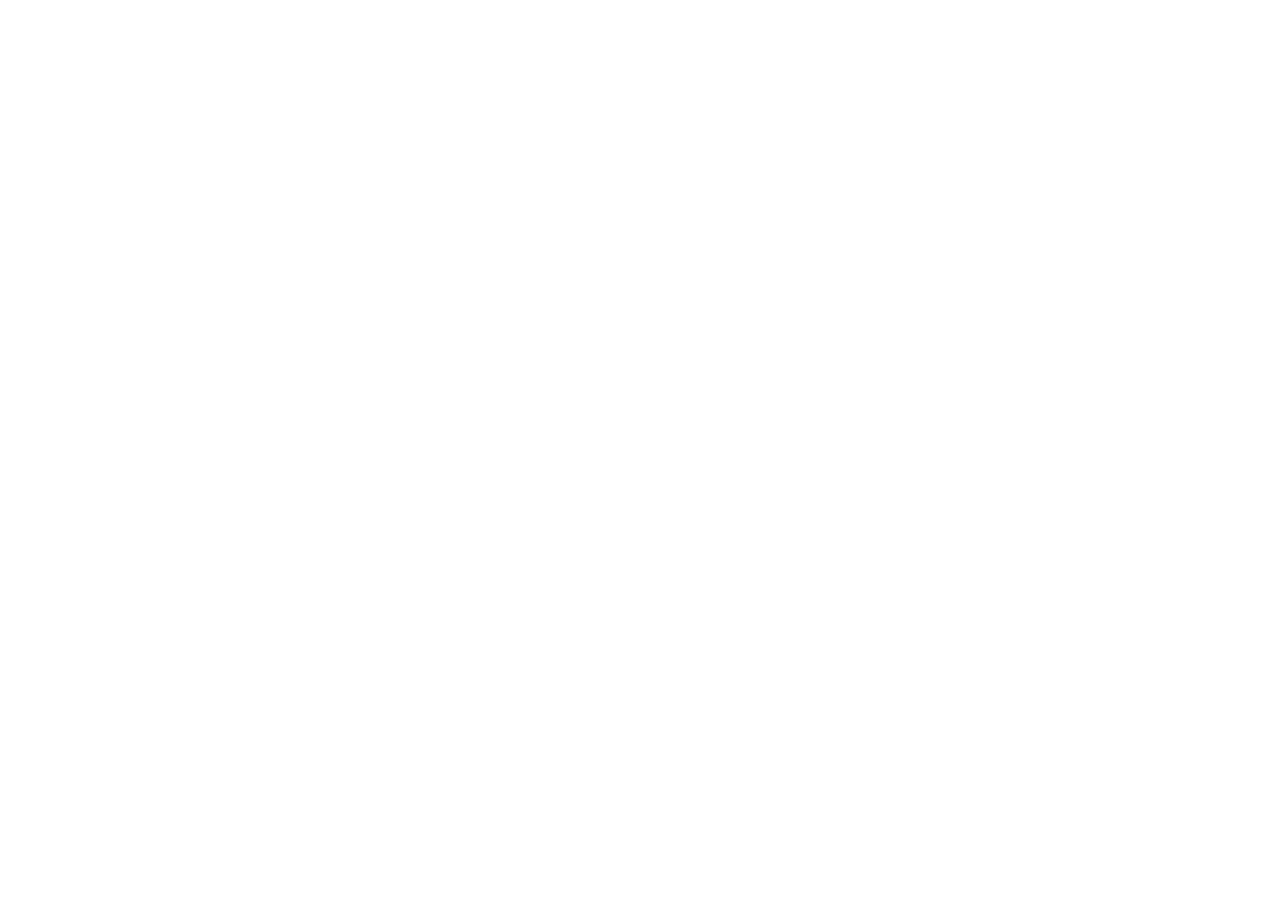
==== alicorn_pattern_library.html @ da7ea744 "Added pattern library page." ====
<!DOCTYPE html>
<html>
<head>
<!-- Latest compiled and minified CSS -->
<link rel="stylesheet" href="https://maxcdn.bootstrapcdn.com/bootstrap/3.3.7/css/bootstrap.min.css" integrity="sha384-BVYiiSIFeK1dGmJRAkycuHAHRg32OmUcww7on3RYdg4Va+PmSTsz/K68vbdEjh4u" crossorigin="anonymous">

<!-- Optional theme -->
<link rel="stylesheet" href="https://maxcdn.bootstrapcdn.com/bootstrap/3.3.7/css/bootstrap-theme.min.css" integrity="sha384-rHyoN1iRsVXV4nD0JutlnGaslCJuC7uwjduW9SVrLvRYooPp2bWYgmgJQIXwl/Sp" crossorigin="anonymous">

<!-- Latest compiled and minified JavaScript -->
<script src="https://maxcdn.bootstrapcdn.com/bootstrap/3.3.7/js/bootstrap.min.js" integrity="sha384-Tc5IQib027qvyjSMfHjOMaLkfuWVxZxUPnCJA7l2mCWNIpG9mGCD8wGNIcPD7Txa" crossorigin="anonymous"></script>

	<title>Alicorn Pattern Library</title>
</head>
<body>

</body>
</html>
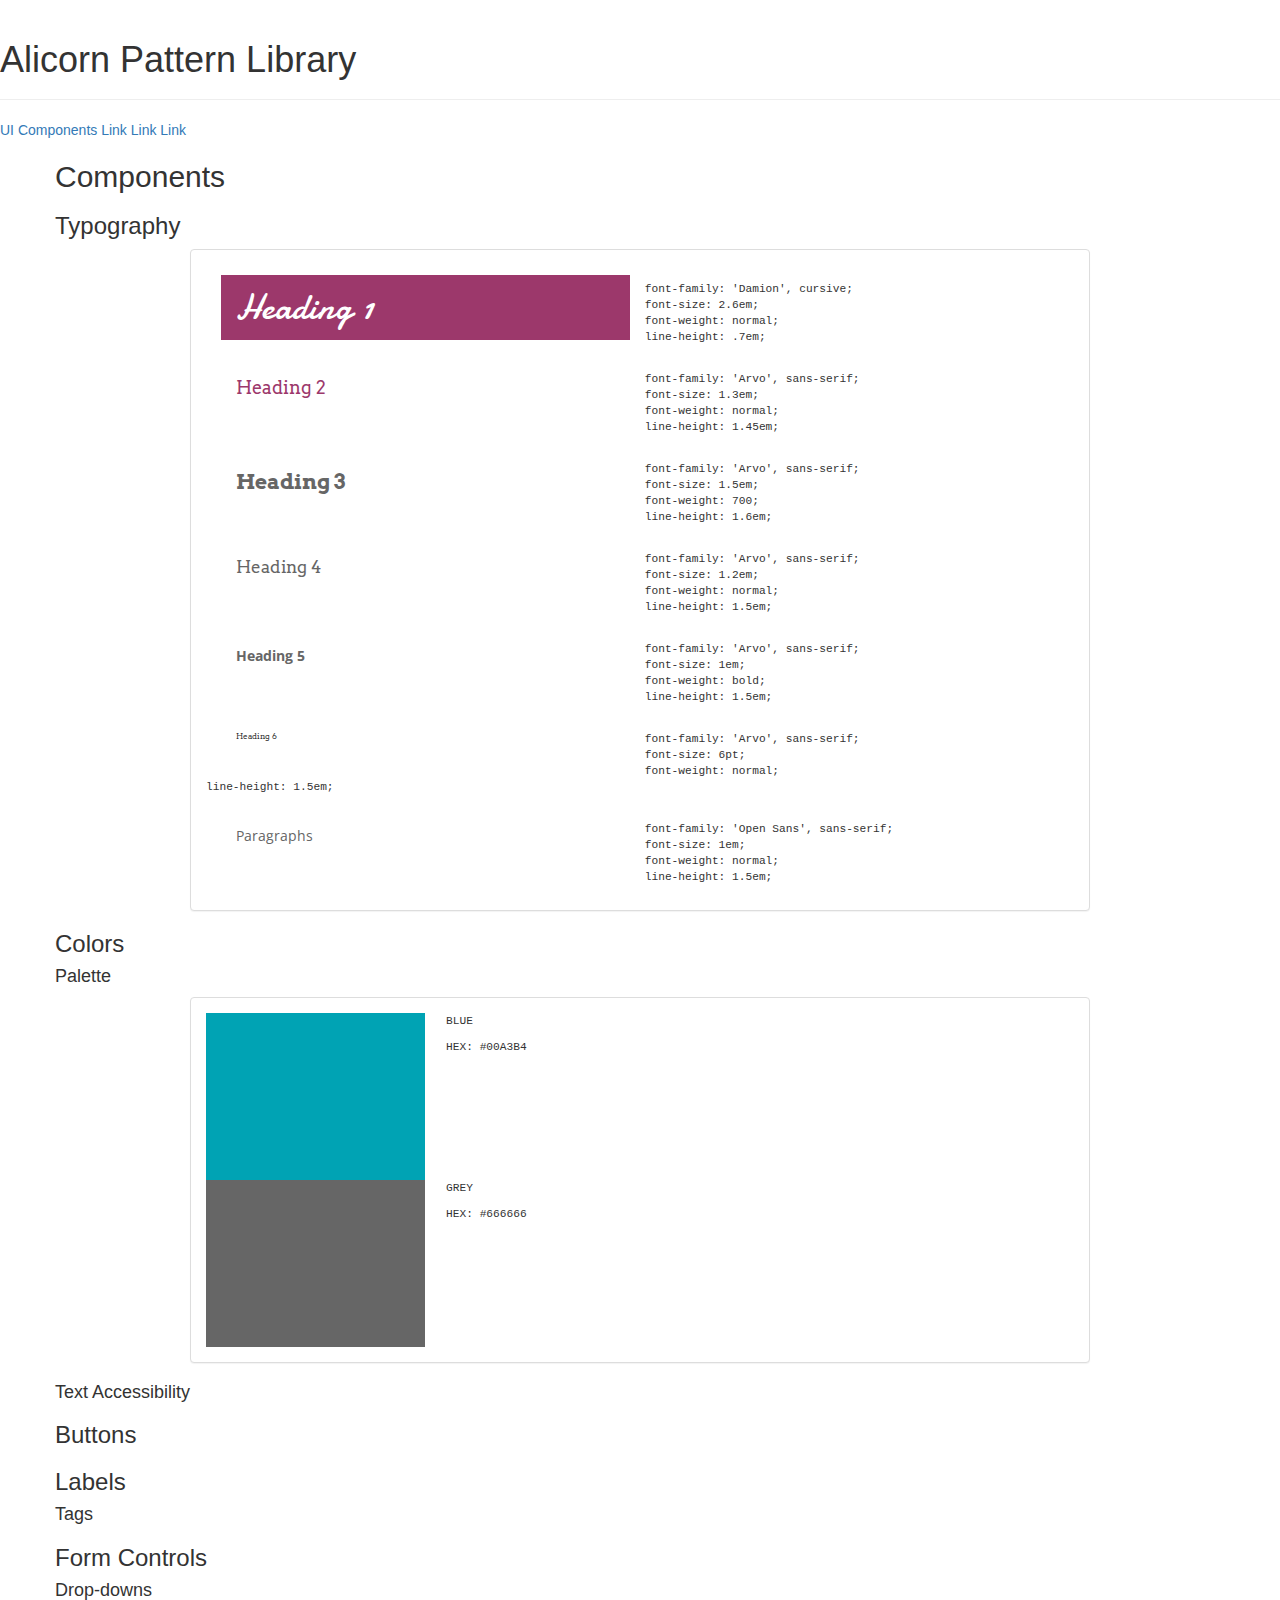
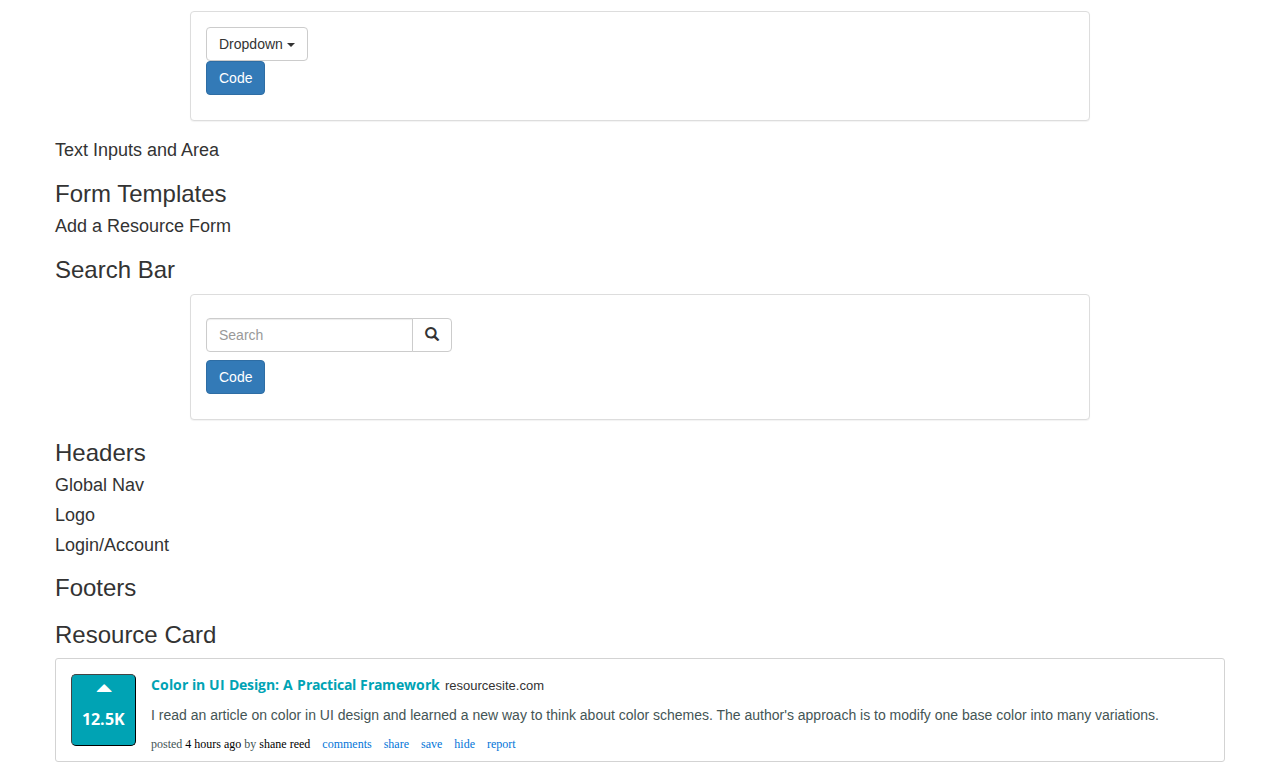
==== commit fc168ef5: "Added Javascript file for code-syntax highlighting and made style changes" ====
--- a/alicorn_pattern_library.html
+++ b/alicorn_pattern_library.html
@@ -1,18 +1,418 @@
 <!DOCTYPE html>
 <html>
 <head>
+<link rel="stylesheet" type="text/css" href="css/normalize.css">
+  <link rel="stylesheet" type="text/css" href="css/alicorn_styles.css">
+  <link rel="stylesheet" type="text/css" href="css/alicorn_pl.css"> 
+
+  <link href="https://fonts.googleapis.com/css?family=Arvo:400,400i,700|Lato:400,700|Montserrat:400,400i,500,600,700|Open+Sans:400,600|Roboto:400,500,700" rel="stylesheet">
+  <link href="https://fonts.googleapis.com/css?family=Damion" rel="stylesheet">
 <!-- Latest compiled and minified CSS -->
 <link rel="stylesheet" href="https://maxcdn.bootstrapcdn.com/bootstrap/3.3.7/css/bootstrap.min.css" integrity="sha384-BVYiiSIFeK1dGmJRAkycuHAHRg32OmUcww7on3RYdg4Va+PmSTsz/K68vbdEjh4u" crossorigin="anonymous">
 
-<!-- Optional theme -->
-<link rel="stylesheet" href="https://maxcdn.bootstrapcdn.com/bootstrap/3.3.7/css/bootstrap-theme.min.css" integrity="sha384-rHyoN1iRsVXV4nD0JutlnGaslCJuC7uwjduW9SVrLvRYooPp2bWYgmgJQIXwl/Sp" crossorigin="anonymous">
+
+
+
+<script src="https://ajax.googleapis.com/ajax/libs/jquery/3.2.0/jquery.min.js"></script>
+
+<link rel="stylesheet" href="js/styles/github-gist.css">
+<script src="js/highlight.pack.js"></script>
+<script>hljs.initHighlightingOnLoad();</script>
 
 <!-- Latest compiled and minified JavaScript -->
 <script src="https://maxcdn.bootstrapcdn.com/bootstrap/3.3.7/js/bootstrap.min.js" integrity="sha384-Tc5IQib027qvyjSMfHjOMaLkfuWVxZxUPnCJA7l2mCWNIpG9mGCD8wGNIcPD7Txa" crossorigin="anonymous"></script>
+
+
+
 
 	<title>Alicorn Pattern Library</title>
 </head>
 <body>
-
+<div class="page-header">
+  <h1>Alicorn Pattern Library</h1>
+</div>
+<!-- <nav class="nav">
+  <a class="nav-link active" href="#">Link</a>
+  <a class="nav-link" href="#">Link</a>
+  <a class="nav-link" href="#">Link</a>
+  <a class="nav-link" href="#">Link</a>
+</nav> -->
+
+
+<div class="nav d-flex flex-column"> <!-- sidenav -->
+<div class="">
+<a class="nav-link active" href="#">UI Components</a>
+  <a class="nav-link" href="#">Link</a>
+  <a class="nav-link" href="#">Link</a>
+  <a class="nav-link" href="#">Link</a>
+</div>
+</div>
+
+<div class="wrapper container">
+<div class="row">
+<div class="col"> <!-- content -->
+	<h2>Components</h2>
+	<h3>Typography</h3>
+	
+	<div class="panel panel-default container" style="width: 900px;">
+
+<!-- Panel Body Container -->
+  		<div class="panel-body container">
+<!-- Parent Row -->
+	  		<div class="row">
+<!-- Parent Column -->
+		  		<div class="col-md-9">
+
+<!-- Child Row -->
+			  		<div class="row d-flex justify-content-start align-items-start">	
+<!-- 1st Child Column -->
+				  		<div class="col-sm-6">			
+							<p class="al-h1">Heading 1</p>
+<!-- /1st Child Column -->			</div> 
+
+<!-- 2nd Child Column -->	
+						<div class="col-sm">
+							<p class="al-co">					
+								<br>font-family: 'Damion', cursive;
+								<br>font-size: 2.6em;
+								<br>font-weight: normal;
+								<br>line-height: .7em;
+							</p>
+<!-- /2nd Child Column--> </div>
+
+<!-- /Child Row -->		</div> 
+
+<!-- Child Row -->
+					<div class="row d-flex justify-content-start align-items-start">	
+
+<!-- 1st Child Column -->	
+						<div class="col-sm-6">
+							<p class="al-h2">Heading 2</p>
+						</div> <!-- /col -->
+
+<!-- 2nd Child Column -->						
+						<div class="col-sm">
+							<p class="al-co">
+							<br>font-family: 'Arvo', sans-serif;
+							<br>font-size: 1.3em;
+							<br>font-weight: normal;
+							<br>line-height: 1.45em;
+							</p>
+						</div> <!-- /col -->
+					</div><!--  row -->
+
+
+<!-- Child Row -->
+					<div class="row d-flex justify-content-start align-items-start">	
+<!-- 1st Child Column -->						
+						<div class="col-sm-6">
+							<p class="al-h3">Heading 3</p>
+						</div> <!-- /col -->
+
+<!-- 2nd Child Column -->
+						<div class="col-sm">
+							<p class="al-co">
+							<br>font-family: 'Arvo', sans-serif;
+							<br>font-size: 1.5em;
+							<br>font-weight: 700;
+							<br>line-height: 1.6em;
+							</p>
+						</div> <!-- /col -->
+					</div><!--  row -->
+
+	<!-- Child Row -->
+				
+
+					<div class="row d-flex justify-content-start align-items-start">	
+						<div class="col-sm-6">
+							<p class="al-h4">Heading 4</p>
+						</div> <!-- /col -->
+						<div class="col-sm">
+							<p class="al-co">
+							<br>font-family: 'Arvo', sans-serif;
+							<br>font-size: 1.2em;
+							<br>font-weight: normal;
+							<br>line-height: 1.5em;
+							</p>
+						</div> <!-- /col -->
+					</div><!--  row -->
+
+					<div class="row d-flex justify-content-start align-items-start">	
+						<div class="col-sm-6">
+							<p class="al-h5">Heading 5</p>
+						</div> <!-- /col -->
+						<div class="col-sm">
+							<p class="al-co">
+							<br>font-family: 'Arvo', sans-serif;
+							<br>font-size: 1em;
+							<br>font-weight: bold;
+							<br>line-height: 1.5em;
+							</p>
+						</div> <!-- /col -->
+					</div><!--  row -->
+
+					<div class="row d-flex justify-content-start align-items-start">	
+						<div class="col-sm-6">
+							<p class="al-h6">Heading 6</p>
+						</div> <!-- /col -->
+						<div class="col-sm">
+							<p class="al-co">
+							<br>font-family: 'Arvo', sans-serif;
+							<br>font-size: 6pt;
+							<br>font-weight: normal;
+							<br>line-height: 1.5em;
+							</p>
+						</div> <!-- /col -->
+					</div><!--  row -->
+
+					<div class="row d-flex justify-content-start align-items-start">	
+						<div class="col-sm-6">
+							<p class="al-p">Paragraphs</p>
+						</div> <!-- /col -->
+						<div class="col-sm">
+							<p class="al-co">
+							<br>font-family: 'Open Sans', sans-serif;
+							<br>font-size: 1em;
+							<br>font-weight: normal;
+							<br>line-height: 1.5em;
+							</p>
+						</div> <!-- /col -->
+					</div><!--  row -->
+
+				</div> <!-- /col-9 -->
+			</div> <!--  row -->
+				
+		</div> <!-- /panel body -->
+		</div> <!-- /panel -->
+	
+<h3>Colors</h3>
+<h4>Palette</h4>
+<div class="panel panel-default container" style="width: 900px;">
+
+<!-- Panel Body Container -->
+  		<div class="panel-body container">
+<!-- Parent Row -->
+	  		<div class="row d-flex">
+<!-- Parent Column -->
+		  		<div class="col-md-9">
+		  		<div class="row d-flex justify-content-start align-items-start">
+
+		  				
+		  					<div class="col-md-3 al-color al-color-blue d-block">
+		  					</div> <!-- color-block -->
+
+				  			<div class="col-sm">
+				  			<p class="al-co">BLUE</p>
+				  			<p class="al-co">HEX: #00A3B4</p>
+</div>
+ 						
+</div>
+<div class="row d-flex justify-content-start align-items-start">
+ 						
+		  					<div class="col-md-3 al-color al-color-grey d-block">
+		  					</div> <!-- color-block -->
+		  					<div class="col-sm">
+				  			<p class="al-co">GREY</p>
+				  			<p class="al-co">HEX: #666666</p>
+		  				</div>
+				  </div>
+				</div>
+		  		
+		  
+
+ 				</div> <!-- column -->
+ 				</div> <!-- row -->
+ 			
+ 		</div> <!-- body container -->
+ </div> <!-- panel container -->
+
+
+
+<h4>Text Accessibility</h4>
+<h3>Buttons</h3>
+<h3>Labels</h3>
+<h4>Tags</h4>
+<h3>Form Controls</h3>
+<h4>Drop-downs</h4>
+
+<div class="panel panel-default container" style="width: 900px;">
+
+<!-- Panel Body Container -->
+  		<div class="panel-body container">
+<!-- Parent Row -->
+	  		<div class="row d-flex">
+<!-- Parent Column -->
+		  		<div class="col-md-9">
+
+		  		<div class="row">
+		  		<div class="col">
+
+  <button class="btn btn-default dropdown-toggle my-4" type="button" id="dropdownMenu1" data-toggle="dropdown" aria-haspopup="true" aria-expanded="true">
+    Dropdown
+    <span class="caret"></span>
+  </button>
+  <ul class="dropdown-menu" aria-labelledby="dropdownMenu1">
+    <li><a href="#">Action</a></li>
+    <li><a href="#">Another action</a></li>
+    <li><a href="#">Something else here</a></li>
+    <li role="separator" class="divider"></li>
+    <li><a href="#">Separated link</a></li>
+  </ul>
+</div>
+</div>
+
+<div class="row d-flex">
+		  		<div class="col">
+  <p class="p-3">
+
+  <button class="btn btn-primary" type="button" data-toggle="collapse" data-target="#searchbarCode" aria-expanded="false" aria-controls="">
+    Code
+  </button>
+
+</p>
+
+<div class="collapse" id="searchbarCode">
+	<div class="codeSample">
+  		<pre class="pre-scrollable"><code class="html">
+
+&lt;form class="navbar-form search-field" role="search" method="get" action="search_results.html"&gt;
+	&lt;div class="input-group"&gt;
+ 		&lt;input type="text" class="form-control" placeholder="Search" name="srch-term" id="srch-term"&gt;
+  	&lt;div class="input-group-btn"&gt;
+    	&lt;button type="submit" class="btn btn-default"&gt;
+      		&lt;i class="glyphicon glyphicon-search"&gt; &lt;/i&gt;
+   		&lt;/button&gt;
+ 	&lt;/div&gt; 
+	&lt;/div&gt; 
+&lt;/form&gt;
+
+  		</code></pre>
+</div> <!--code sample-->
+
+						</div> <!--col-->
+						</div> <!-- row -->
+
+						</div> <!-- parent col -->
+</div> <!-- parent row -->
+</div> <!-- panel body -->
+
+</div> <!-- panel container -->
+</div>
+
+<h4>Text Inputs and Area</h4>
+
+<h3>Form Templates</h3>
+<h4>Add a Resource Form</h4>
+
+
+<h3>Search Bar</h3>
+
+<div class="panel panel-default container" style="width: 900px;">
+
+<!-- Panel Body Container -->
+  		<div class="panel-body container">
+<!-- Parent Row -->
+	  		<div class="row d-flex">
+<!-- Parent Column -->
+		  		<div class="col-md-9">
+
+		  		<div class="row">
+		  		<div class="col">
+						<form class="navbar-form search-field" role="search" method="get" action="search_results.html" style="padding: 0;">
+							<div class="input-group">
+								<input type="text" class="form-control" placeholder="Search" name="srch-term" id="srch-term">
+								<div class="input-group-btn">
+						    	<button type="submit" class="btn btn-default">
+						      	<i class="glyphicon glyphicon-search"></i>
+						      </button>
+						     </div> <!-- /input-group-btn -->
+						   </div> <!-- /input-group -->
+						 </form>
+						</div> <!--col-->
+						</div> <!-- row -->
+
+<div class="row d-flex">
+		  		<div class="col">
+  <p class="p-3">
+
+  <button class="btn btn-primary" type="button" data-toggle="collapse" data-target="#searchbarCode" aria-expanded="false" aria-controls="">
+    Code
+  </button>
+
+</p>
+
+
+<div class="collapse" id="searchbarCode">
+	<div class="codeSample">
+  		<pre class="pre-scrollable"><code class="html">
+
+&lt;form class="navbar-form search-field" role="search" method="get" action="search_results.html"&gt;
+	&lt;div class="input-group"&gt;
+ 		&lt;input type="text" class="form-control" placeholder="Search" name="srch-term" id="srch-term"&gt;
+  	&lt;div class="input-group-btn"&gt;
+    	&lt;button type="submit" class="btn btn-default"&gt;
+      		&lt;i class="glyphicon glyphicon-search"&gt; &lt;/i&gt;
+   		&lt;/button&gt;
+ 	&lt;/div&gt; 
+	&lt;/div&gt; 
+&lt;/form&gt;
+
+  		</code></pre>
+</div> <!--code sample-->
+</div> <!--collapse-->
+
+	</div> <!--col-->
+	</div> <!-- row -->
+
+</div> <!-- parent col -->
+</div> <!-- parent row -->
+</div> <!-- panel body -->
+
+</div> <!-- panel container -->
+
+<h3>Headers</h3>
+<h4>Global Nav</h4>
+<h4>Logo</h4>
+<h4>Login/Account</h4>
+<h3>Footers</h3>
+<h3> Resource Card</h3>
+
+
+   
+ <div class="card">
+    <div class="card-block">
+      <div class="vote-column">
+        <button type="button" class="btn-ali">
+          <span class="glyphicon glyphicon-triangle-top" aria-hidden="true"></span> 
+          <p class="vote-count">12.5K</p>
+        </button>
+      </div> <!-- /vote-column -->
+      <div class= "card-content">
+        <div class="title-row">
+          <h4 class="card-title">
+          <a href="https://medium.com/@erikdkennedy/color-in-ui-design-a-practical-framework-e18cacd97f9e#.q0bkp9mhl">Color in UI Design: A Practical Framework</a> 
+          </h4>
+          <p class="url-label">resourcesite.com</p>
+        </div> <!-- /title-row -->
+
+        <p class="card-text">I read an article on color in UI design and learned a new way to think about color schemes. The author's approach is to modify one base color into many variations.
+        </p>
+        <div class="bottom-row">
+          <p class="card-subtitle">posted 
+            <a href=""> 4 hours ago</a> by 
+            <a href="">shane reed</a>
+          </p>
+          <a href="#" class="card-link">comments</a>
+          <a href="#" class="card-link">share</a>
+          <a href="#" class="card-link">save</a>
+          <a href="#" class="card-link">hide</a>
+          <a href="#" class="card-link">report</a>    
+        </div> <!-- /bottom-row -->
+      </div> <!-- /card-content-->
+    </div> <!-- /card-block -->
+  </div> <!-- /card -->
+</div> <!-- col -->
+</div> <!-- row -->
+</div> <!-- wrapper -->
 </body>
 </html>--- a/css/alicorn_styles.css
+++ b/css/alicorn_styles.css
@@ -0,0 +1,268 @@
+.h1-center {
+	font-family: 'Arvo', sans serif;
+	font-size: 3.5rem;
+  font-weight: 700;
+	padding: 15px 0 0 10px;
+	margin-top: 25px;
+  color: white;
+  text-decoration: none;
+}
+
+header {
+  float: left;
+  margin: 0 0 0 0;
+  padding: 5px 0 0 0;
+  width: 100%;
+  background-color: #9c386b;
+  /*background-color: #87305d;*/
+}
+
+
+h2 {
+  font-size:0.75em;
+  margin:-5px 0 0;
+  font-weight: normal;
+}
+
+#wrapper {
+  margin-top: -20px;
+}
+/*p {
+  color: dimgrey;
+}*/
+
+/*NAVIGATION*/
+
+.navbar {
+  width: 100%;
+  display: flex;
+  flex-flow: row nowrap;
+  justify-content: flex-start;
+  align-items: center;
+  background-color: #f7f7f7;
+  padding: 0 0 0 5px;
+  margin: 0;
+}
+
+
+.nav-item {
+
+  padding: 10px;
+ /* text-align: center;*/
+  font-family: 'Open Sans', sans-serif;
+  font-weight: 800;
+  text-decoration: none;
+}
+
+
+/*.search-field {
+  width: 100%;
+  margin-right: auto;
+  display: flex;
+  flex-flow: row nowrap;
+  justify-content: flex-end;
+
+  
+}*/
+
+/*.sf-space {
+  display: flex;
+
+
+}
+
+.f-space {
+   padding: 10px 20px 10px 10px;
+}*/
+/*
+input {
+  height: 35px;
+
+}*/
+/*
+@import "compass/css3";
+
+.pointer { cursor: pointer; }*/
+
+
+
+
+
+/*button {
+
+  font-size: 16px;
+  font-family: 'Arvo', sans serif;
+  line-height: 1.8;
+  width: 100px;
+  height: 100%;
+  box-shadow: none;
+  border-width: 1px;
+  border-radius: 5px;
+  color: white;
+
+}*/
+
+/*CARD*/
+
+/*.card{
+  margin-left: 20px;
+
+}*/
+
+
+.card-block {
+  border-width: 1px;
+  border-style: solid;
+  padding: 15px;
+  border-color: lightgrey;
+  border-radius: 3px;
+  display: flex;
+  align-items: stretch;
+}
+
+.vote-column {
+  /*margin: -9px 0 0 0;*/
+  /*padding: 0 0 10 0;*/
+  text-decoration: none;
+  display:flex;
+  flex-direction: column;
+  flex-shrink: 1;
+  margin-right: 15px;
+
+/*  justify-content: space-between;
+*/  /*align-items: flex-start;*/
+}
+
+
+.btn-ali {
+  color: #FFFFFF; 
+  background-color: #00A3B4;
+  font-size: 16px;
+  font-family: 'Arvo', sans serif;
+  line-height: 1.8;
+  width: 65px;
+  height: 100%;
+  border-color: #444444; 
+  border-width: 1px;
+  border-radius: 5px;
+  box-shadow: none;
+
+}
+
+.btn-ali-alt {
+  color: #000000; 
+  background-color: #e3e3e3; 
+  font-size: 16px;
+  font-family: 'Arvo', sans serif;
+  line-height: 1.8;
+  width: 65px;
+  height: 100%;
+  border-color: #444444; 
+  border-width: 1px;
+  border-radius: 5px;
+  box-shadow: none;
+}
+
+
+.glyphicon-triangle-top {
+  color: white; 
+}
+
+.glyph-alt {
+  color: #00A3B4; 
+}
+
+
+.vote-count {
+  font-family: 'Open Sans', sans serif;
+  /*display: block;*/
+  font-size: 1em;
+  color: #white;
+  font-weight: bold;
+}
+
+
+/*i.fa {
+    color: darkgrey;
+}
+            
+
+i.fa.pressed {
+    color: mediumorchid;
+}*/
+
+.card-content {
+
+  display: flex;
+  flex-direction: column;
+}
+
+.title-row {
+  display: flex;
+  align-items: flex-end;
+}
+.url-label {
+  font-family: ;
+  font-size: 13px;
+  padding-left: 5px;
+}
+
+.card-title {
+
+  font-family: 'Open Sans', sans serif;
+  /*display: block;*/
+  font-size: 1em;
+  color: #00a3b4;
+  font-weight: bold;
+  line-height: 1.5em;
+  margin: 0 0 10px 0;
+}
+
+.card-title a {
+
+  color: #00a3b4;
+  text-decoration: none;
+}
+
+
+p.card-text {
+  line-height: 1.5;
+  font-size: 14px;
+  color: #445555;
+  margin: 0 0 10px 0;
+}
+
+.bottom-row {
+  display: flex;
+  justify-content: flex-start;
+  align-items: flex-end;
+  
+}
+.card-subtitle {
+  font-family: 'Verdana', sans serif;
+  margin: 0 0 -10px 0;
+  font-size: 12px;
+  color: #445555;
+  padding: 0 12px 0 0;
+}
+.card-subtitle a {
+
+  color: black;
+  
+}
+
+/*.card-links-row {
+
+  display: flex;
+  justify-content: flex-start;
+}*/
+.card-link {
+  color:#0275d8;
+  text-decoration: none;
+  margin: 0 0 -10px 0;
+  padding: 0 12px 0 0;
+  font-size: 12px;
+  font-family: 'Verdana', sans serif;
+  /*margin-left: 15px;*/
+
+}
--- a/css/alicorn_pl.css
+++ b/css/alicorn_pl.css
@@ -0,0 +1,100 @@
+.al-h1	{
+	font-family: 'Damion', cursive;
+	font-size: 2.6em;
+	font-weight: normal;
+	line-height: .7em;
+	margin-top: 10px;
+	padding: 20px 0 20px 15px;
+	color: #fff;
+	background-color: #9c386b;
+	margin-bottom: 10px;
+	text-align:left;
+	letter-spacing: .01em;
+	}
+
+	.al-h2	{
+	font-family: 'Arvo', sans-serif;
+	font-size: 1.3em;
+	font-weight: normal;
+	line-height: 1.45em;
+	
+	padding: 20px 0 20px 15px;
+	
+	text-align:left;
+	color: #9c386b;
+	}
+
+	.al-co {
+		font-family: 'Lucida Console', Monaco, monospace;
+		font-size: .80em;	
+
+	}
+
+	.al-h3 {
+	font-family: 'Arvo', sans-serif;
+	color: #666;
+	font-size: 1.5em;
+	line-height: 1.6em;
+	font-weight: 700;
+	text-align:left;
+	padding: 20px 0 20px 15px;
+
+	}
+
+	.al-h4 {
+	font-family: 'Arvo', sans-serif;
+	color: #666;
+	font-size: 1.2em;
+	font-weight: normal;
+	line-height: 1.5em;
+	text-align:left;
+	padding: 20px 0 20px 15px;
+
+	}
+
+	.al-h5 {
+	font-family: 'Open Sans', sans-serif;
+	color: #666;
+	font-size: 1em;
+	font-weight: bold;
+	line-height: 1.5em;
+	text-align:left;
+	padding: 20px 0 20px 15px;
+
+	}
+
+	.al-h6 {
+	font-family: 'Arvo', sans-serif;
+	color: #333;
+	font-size: 6pt;
+	font-weight: normal;
+	line-height: 1.5em;
+	margin-top: -5px;
+	text-align:left;
+	padding: 20px 0 20px 15px;
+
+	}
+
+	.al-p, .al-li	{
+	font-family: 'Open Sans', sans-serif;
+	color: #666;
+	font-size: 1em;
+	font-weight: normal;
+	line-height: 1.5em;
+	text-align:left;
+	padding: 20px 0 20px 15px;
+	}
+
+	.al-color {
+        
+        margin-right: 2.35765%;
+        width: 23.23176%;
+        margin-bottom: 0;
+        padding-bottom: 19%; }
+	
+	.al-color-blue {
+  		background-color: #00A3B4; 
+}
+
+	.al-color-grey {
+  		background-color: #666666; }--- a/js/styles/github-gist.css
+++ b/js/styles/github-gist.css
@@ -0,0 +1,71 @@
+/**
+ * GitHub Gist Theme
+ * Author : Louis Barranqueiro - https://github.com/LouisBarranqueiro
+ */
+
+.hljs {
+  display: block;
+  background: white;
+  padding: 0.5em;
+  color: #333333;
+  overflow-x: auto;
+}
+
+.hljs-comment,
+.hljs-meta {
+  color: #969896;
+}
+
+.hljs-string,
+.hljs-variable,
+.hljs-template-variable,
+.hljs-strong,
+.hljs-emphasis,
+.hljs-quote {
+  color: #df5000;
+}
+
+.hljs-keyword,
+.hljs-selector-tag,
+.hljs-type {
+  color: #a71d5d;
+}
+
+.hljs-literal,
+.hljs-symbol,
+.hljs-bullet,
+.hljs-attribute {
+  color: #0086b3;
+}
+
+.hljs-section,
+.hljs-name {
+  color: #63a35c;
+}
+
+.hljs-tag {
+  color: #333333;
+}
+
+.hljs-title,
+.hljs-attr,
+.hljs-selector-id,
+.hljs-selector-class,
+.hljs-selector-attr,
+.hljs-selector-pseudo {
+  color: #795da3;
+}
+
+.hljs-addition {
+  color: #55a532;
+  background-color: #eaffea;
+}
+
+.hljs-deletion {
+  color: #bd2c00;
+  background-color: #ffecec;
+}
+
+.hljs-link {
+  text-decoration: underline;
+}
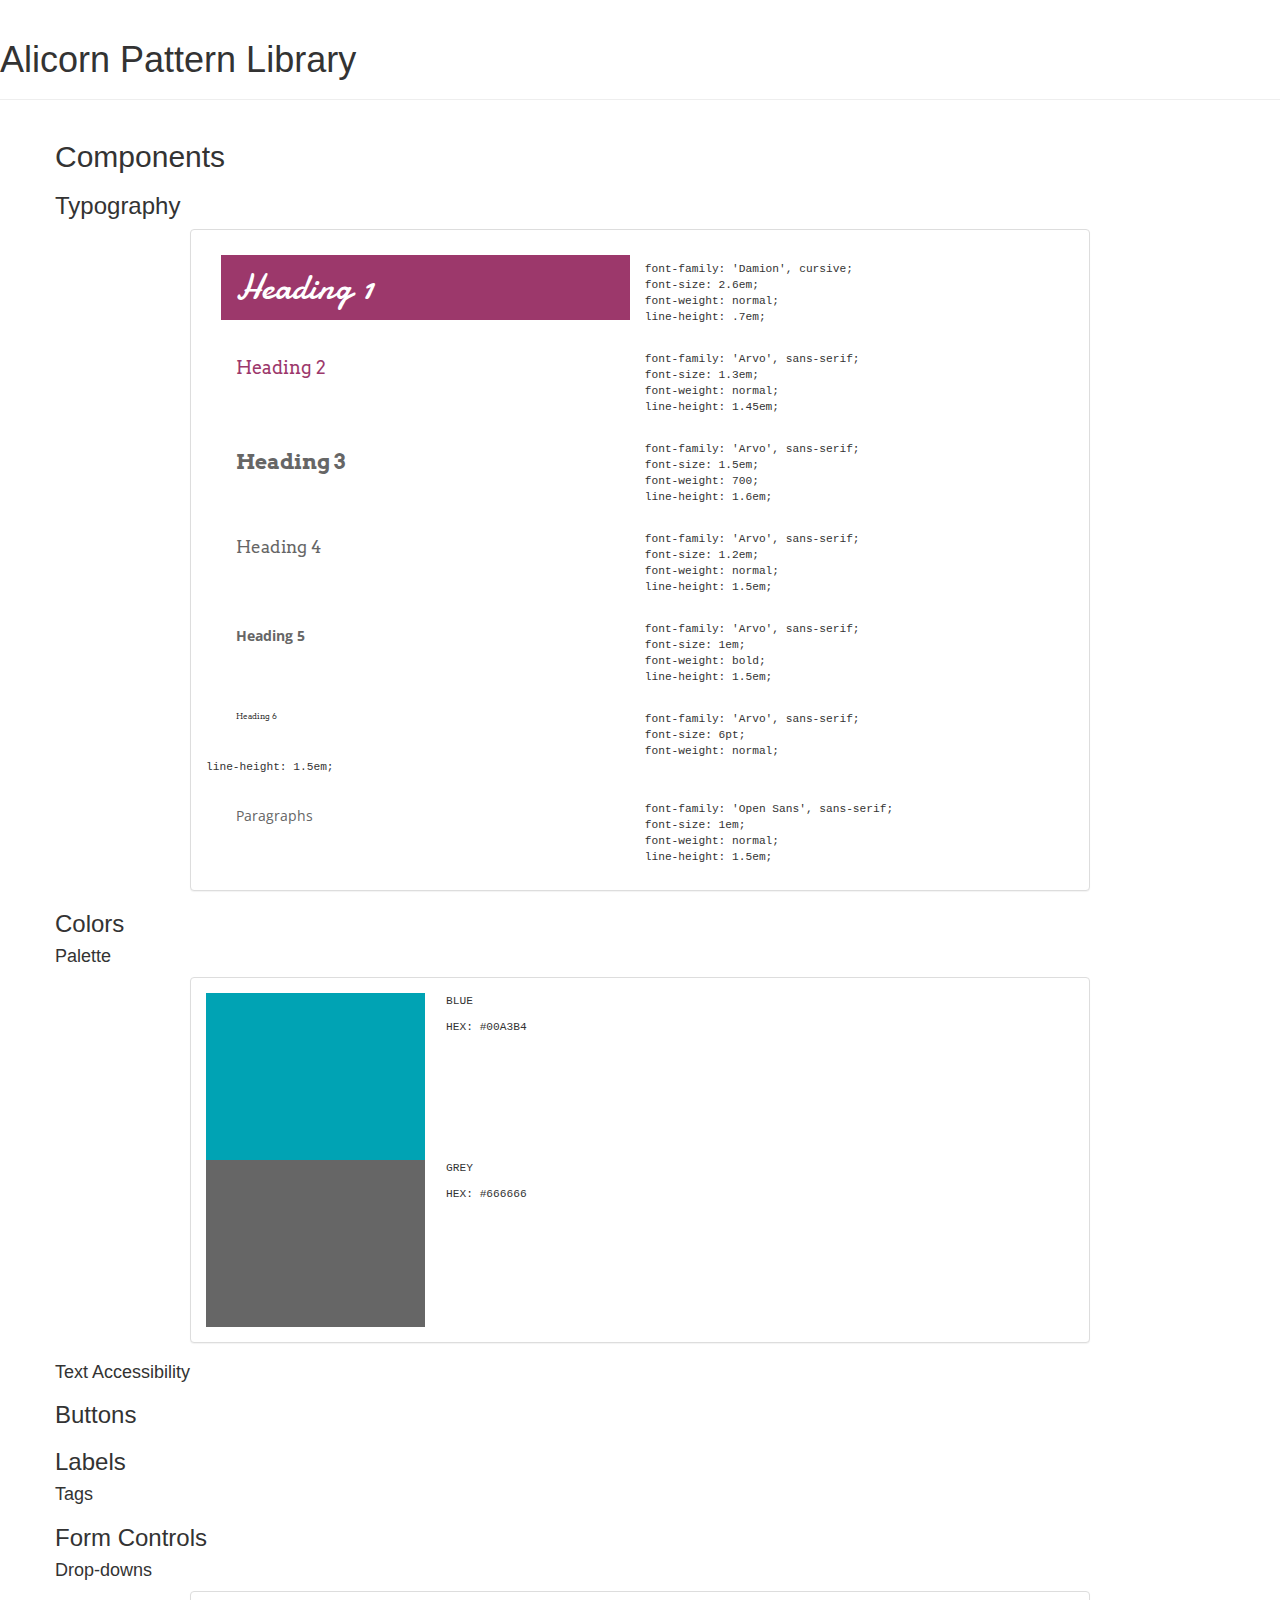
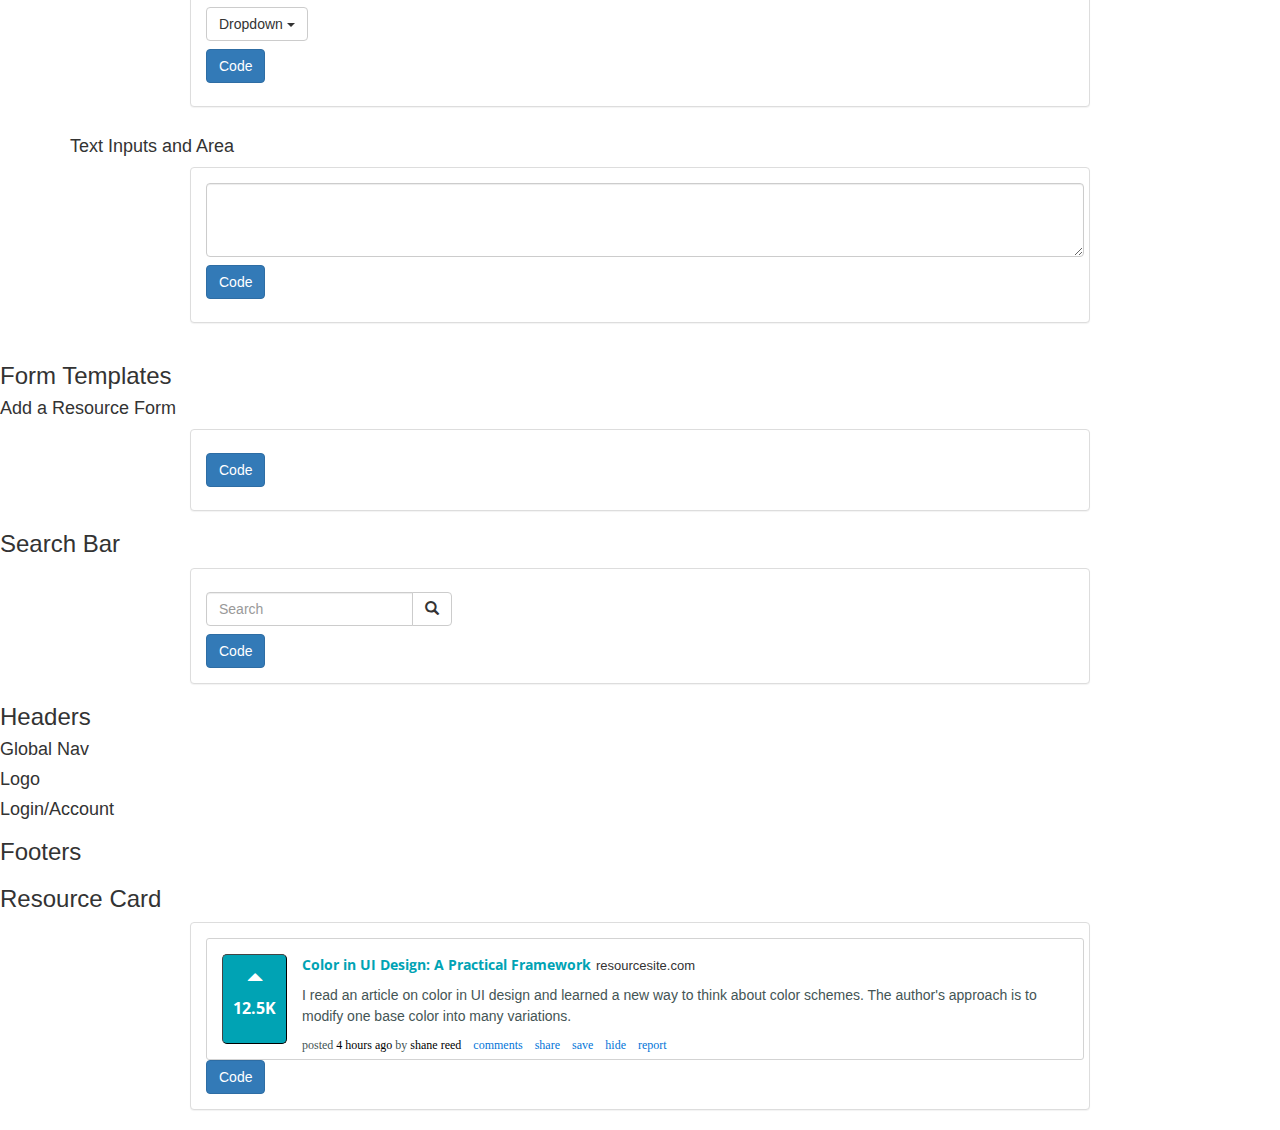
==== commit 7cc74597: "Added code comments and more placeholders" ====
--- a/alicorn_pattern_library.html
+++ b/alicorn_pattern_library.html
@@ -10,9 +10,6 @@
 <!-- Latest compiled and minified CSS -->
 <link rel="stylesheet" href="https://maxcdn.bootstrapcdn.com/bootstrap/3.3.7/css/bootstrap.min.css" integrity="sha384-BVYiiSIFeK1dGmJRAkycuHAHRg32OmUcww7on3RYdg4Va+PmSTsz/K68vbdEjh4u" crossorigin="anonymous">
 
-
-
-
 <script src="https://ajax.googleapis.com/ajax/libs/jquery/3.2.0/jquery.min.js"></script>
 
 <link rel="stylesheet" href="js/styles/github-gist.css">
@@ -22,15 +19,19 @@
 <!-- Latest compiled and minified JavaScript -->
 <script src="https://maxcdn.bootstrapcdn.com/bootstrap/3.3.7/js/bootstrap.min.js" integrity="sha384-Tc5IQib027qvyjSMfHjOMaLkfuWVxZxUPnCJA7l2mCWNIpG9mGCD8wGNIcPD7Txa" crossorigin="anonymous"></script>
 
-
-
-
-	<title>Alicorn Pattern Library</title>
+<title>Alicorn Pattern Library</title>
 </head>
+
 <body>
+
+<!-- # HEADER # -->
+
 <div class="page-header">
   <h1>Alicorn Pattern Library</h1>
 </div>
+
+<!-- # NAVIGATION # -->
+
 <!-- <nav class="nav">
   <a class="nav-link active" href="#">Link</a>
   <a class="nav-link" href="#">Link</a>
@@ -39,38 +40,45 @@
 </nav> -->
 
 
-<div class="nav d-flex flex-column"> <!-- sidenav -->
+<!-- <div class="nav d-flex flex-column"> 
 <div class="">
 <a class="nav-link active" href="#">UI Components</a>
   <a class="nav-link" href="#">Link</a>
   <a class="nav-link" href="#">Link</a>
   <a class="nav-link" href="#">Link</a>
 </div>
-</div>
+</div> -->
+
+<!-- # WRAPPER # -->
 
 <div class="wrapper container">
-<div class="row">
-<div class="col"> <!-- content -->
-	<h2>Components</h2>
-	<h3>Typography</h3>
+	<div class="row">
+		<div class="col"> 
+
+<!-- # CONTENT # -->
+
+			<h2>Components</h2>
+
+			<h3>Typography</h3>
+
+<!-- 	# CONTAINER PANEL # -->
 	
-	<div class="panel panel-default container" style="width: 900px;">
-
-<!-- Panel Body Container -->
-  		<div class="panel-body container">
-<!-- Parent Row -->
-	  		<div class="row">
-<!-- Parent Column -->
-		  		<div class="col-md-9">
-
-<!-- Child Row -->
-			  		<div class="row d-flex justify-content-start align-items-start">	
-<!-- 1st Child Column -->
-				  		<div class="col-sm-6">			
-							<p class="al-h1">Heading 1</p>
-<!-- /1st Child Column -->			</div> 
-
-<!-- 2nd Child Column -->	
+				<div class="panel panel-default container" style="width: 900px;">
+
+<!-- # PANEL CONTENT # -->
+		  		<div class="panel-body container">
+
+			  		<div class="row">
+				  		<div class="col-md-9">
+
+<!-- # H1 ROW # -->
+					  		<div class="row d-flex justify-content-start align-items-start">	
+						  		<div class="col-sm-6">			
+									<p class="al-h1">
+									Heading 1
+									</p>
+								</div> <!-- /col-sm-6 -->
+
 						<div class="col-sm">
 							<p class="al-co">					
 								<br>font-family: 'Damion', cursive;
@@ -78,38 +86,36 @@
 								<br>font-weight: normal;
 								<br>line-height: .7em;
 							</p>
-<!-- /2nd Child Column--> </div>
-
-<!-- /Child Row -->		</div> 
-
-<!-- Child Row -->
+						</div>
+
+<!-- /H1 ROW -->		</div> 
+
+<!-- # H2 ROW #-->
 					<div class="row d-flex justify-content-start align-items-start">	
-
-<!-- 1st Child Column -->	
 						<div class="col-sm-6">
 							<p class="al-h2">Heading 2</p>
-						</div> <!-- /col -->
-
-<!-- 2nd Child Column -->						
+						</div> <!-- /child column 1 -->
+				
 						<div class="col-sm">
 							<p class="al-co">
-							<br>font-family: 'Arvo', sans-serif;
-							<br>font-size: 1.3em;
-							<br>font-weight: normal;
-							<br>line-height: 1.45em;
-							</p>
-						</div> <!-- /col -->
-					</div><!--  row -->
-
-
-<!-- Child Row -->
+								<br>font-family: 'Arvo', sans-serif;
+								<br>font-size: 1.3em;
+								<br>font-weight: normal;
+								<br>line-height: 1.45em;
+							</p>
+						</div> <!-- /child column 2 -->
+
+					</div><!--  /child row -->
+
+
+<!-- #H3 ROW -->
 					<div class="row d-flex justify-content-start align-items-start">	
-<!-- 1st Child Column -->						
+			
 						<div class="col-sm-6">
 							<p class="al-h3">Heading 3</p>
-						</div> <!-- /col -->
-
-<!-- 2nd Child Column -->
+						</div> <!-- /child column 1 -->
+
+
 						<div class="col-sm">
 							<p class="al-co">
 							<br>font-family: 'Arvo', sans-serif;
@@ -117,16 +123,17 @@
 							<br>font-weight: 700;
 							<br>line-height: 1.6em;
 							</p>
-						</div> <!-- /col -->
-					</div><!--  row -->
-
-	<!-- Child Row -->
+						</div> <!-- /child column 2 -->
+					</div><!--  /child row -->
+
+<!-- # H4 ROW # -->
 				
 
 					<div class="row d-flex justify-content-start align-items-start">	
 						<div class="col-sm-6">
 							<p class="al-h4">Heading 4</p>
-						</div> <!-- /col -->
+						</div> <!-- /child column 1 -->
+
 						<div class="col-sm">
 							<p class="al-co">
 							<br>font-family: 'Arvo', sans-serif;
@@ -134,13 +141,15 @@
 							<br>font-weight: normal;
 							<br>line-height: 1.5em;
 							</p>
-						</div> <!-- /col -->
-					</div><!--  row -->
-
+						</div> <!-- /child column 2 -->
+					</div><!--  /child row -->
+
+<!-- # H5 ROW # -->
 					<div class="row d-flex justify-content-start align-items-start">	
 						<div class="col-sm-6">
 							<p class="al-h5">Heading 5</p>
-						</div> <!-- /col -->
+						</div> <!-- /child column 1 -->
+
 						<div class="col-sm">
 							<p class="al-co">
 							<br>font-family: 'Arvo', sans-serif;
@@ -148,13 +157,15 @@
 							<br>font-weight: bold;
 							<br>line-height: 1.5em;
 							</p>
-						</div> <!-- /col -->
-					</div><!--  row -->
-
+						</div> <!-- /child column 2 -->
+					</div><!--  /child row -->
+
+<!-- # H6 ROW # -->
 					<div class="row d-flex justify-content-start align-items-start">	
 						<div class="col-sm-6">
 							<p class="al-h6">Heading 6</p>
-						</div> <!-- /col -->
+						</div> <!-- /child column 1 -->
+
 						<div class="col-sm">
 							<p class="al-co">
 							<br>font-family: 'Arvo', sans-serif;
@@ -162,13 +173,15 @@
 							<br>font-weight: normal;
 							<br>line-height: 1.5em;
 							</p>
-						</div> <!-- /col -->
-					</div><!--  row -->
-
+						</div> <!-- /child column 2 -->
+					</div><!--  /child row -->
+
+<!-- # PARAGRAPH ROW # -->
 					<div class="row d-flex justify-content-start align-items-start">	
 						<div class="col-sm-6">
 							<p class="al-p">Paragraphs</p>
-						</div> <!-- /col -->
+						</div> <!-- /child column 1 -->
+
 						<div class="col-sm">
 							<p class="al-co">
 							<br>font-family: 'Open Sans', sans-serif;
@@ -176,14 +189,14 @@
 							<br>font-weight: normal;
 							<br>line-height: 1.5em;
 							</p>
-						</div> <!-- /col -->
-					</div><!--  row -->
-
-				</div> <!-- /col-9 -->
-			</div> <!--  row -->
+						</div> <!-- /child column 2 -->
+					</div><!--  /child row -->
+
+				</div> <!-- /parent column -->
+			</div> <!--  /parent row -->
 				
 		</div> <!-- /panel body -->
-		</div> <!-- /panel -->
+		</div> <!-- /panel container -->
 	
 <h3>Colors</h3>
 <h4>Palette</h4>
@@ -195,35 +208,32 @@
 	  		<div class="row d-flex">
 <!-- Parent Column -->
 		  		<div class="col-md-9">
+
 		  		<div class="row d-flex justify-content-start align-items-start">
 
-		  				
-		  					<div class="col-md-3 al-color al-color-blue d-block">
-		  					</div> <!-- color-block -->
-
-				  			<div class="col-sm">
-				  			<p class="al-co">BLUE</p>
-				  			<p class="al-co">HEX: #00A3B4</p>
-</div>
- 						
-</div>
-<div class="row d-flex justify-content-start align-items-start">
- 						
-		  					<div class="col-md-3 al-color al-color-grey d-block">
-		  					</div> <!-- color-block -->
+		  			<div class="col-md-3 al-color al-color-blue d-block">
+		  			</div> <!-- color-block -->
+
+				  	<div class="col-sm">
+			  			<p class="al-co">BLUE</p>
+			  			<p class="al-co">HEX: #00A3B4</p>
+						</div>
+
+ 					</div> <!-- /child row -->
+
+					<div class="row d-flex justify-content-start align-items-start">
+ 						<div class="col-md-3 al-color al-color-grey d-block">
+		  			</div> <!-- color-block -->
+
 		  					<div class="col-sm">
 				  			<p class="al-co">GREY</p>
 				  			<p class="al-co">HEX: #666666</p>
 		  				</div>
-				  </div>
-				</div>
-		  		
-		  
-
- 				</div> <!-- column -->
- 				</div> <!-- row -->
- 			
- 		</div> <!-- body container -->
+				  </div> <!-- /child row -->
+
+				</div> <!-- /parent column -->
+ 				</div> <!-- /parent row -->
+ 				</div> <!-- /panel body -->
  </div> <!-- panel container -->
 
 
@@ -233,43 +243,203 @@
 <h3>Labels</h3>
 <h4>Tags</h4>
 <h3>Form Controls</h3>
+
 <h4>Drop-downs</h4>
 
+<!-- # SECTION CONTAINER # -->
+
 <div class="panel panel-default container" style="width: 900px;">
-
-<!-- Panel Body Container -->
-  		<div class="panel-body container">
-<!-- Parent Row -->
-	  		<div class="row d-flex">
-<!-- Parent Column -->
-		  		<div class="col-md-9">
+	<div class="panel-body container">
+		<div class="row">
+			<div class="col-md-9">
+
+<!-- # DROPDOWN EXAMPLE ROW # -->
+
+				<div class="row">
+		  		<div class="col">
+		  		
+						<button class="btn btn-default dropdown-toggle" type="button" id="dropdownMenu1" data-toggle="dropdown" aria-haspopup="true" aria-expanded="true">
+    Dropdown
+					    <span class="caret"></span>
+					  </button>
+
+					  <ul class="dropdown-menu" aria-labelledby="dropdownMenu1">
+					    <li><a href="#">Action</a></li>
+					    <li><a href="#">Another action</a></li>
+					    <li><a href="#">Something else here</a></li>
+					    <li><a href="#">Separated link</a></li>
+					  </ul>
+
+					</div> <!-- /child column -->
+				</div> <!-- /child row -->
+
+<!-- # /DROPDOWN EXAMPLE ROW # -->
+
+<!-- # DROPDOWN CODE SAMPLE ROW # -->
+
+						<div class="row d-flex">
+				  		<div class="col">
+								<button class="btn btn-primary" style="margin: 8px 0 8px 0;" type="button" data-toggle="collapse" data-target="#dropdownCode" aria-expanded="false" aria-controls="">
+							    Code
+							  </button>
+								<div class="collapse" id="dropdownCode">
+									<div class="codeSample">
+			  						<pre class="pre-scrollable">
+				  						<code class="html">
+											</code>
+										</pre>
+									</div> <!--/code sample-->
+								</div> <!-- /collapse -->
+							</div> <!-- /code child column-->
+						</div> <!-- /code child row -->
+					</div> <!-- /child column -->
+				</div> <!-- /child row -->
+
+<!-- # /DROPDOWN CODE SAMPLE ROW # -->	
+
+			</div> <!-- /parent column -->
+		</div> <!-- /parent row -->
+	</div> <!-- /panel body -->
+</div> <!-- /panel container -->
+
+
+<!-- /SECTION CONTAINER -->
+
+<h4>Text Inputs and Area</h4>
+
+<!-- # SECTION CONTAINER # -->
+<div class="panel panel-default container" style="width: 900px;">
+	<div class="panel-body container">
+		<div class="row d-flex">
+			<div class="col-md-9">
+
+<!-- # EXAMPLE ROW # -->
+				<div class="row">
+		  		<div class="col">
+
+					<textarea class="form-control" rows="3"></textarea>
+
+        	</div> <!-- /child column -->
+				</div> <!-- /child row -->
+
+<!-- # /EXAMPLE ROW # -->
+
+
+<!-- # CODE SAMPLE ROW # -->	
+
+						<div class="row d-flex">
+				  		<div class="col">
+								<button class="btn btn-primary" style="margin: 8px 0 8px 0;" type="button" data-toggle="collapse" data-target="#dropdownCode" aria-expanded="false" aria-controls="">
+							    Code
+							  </button>
+								<div class="collapse" id="dropdownCode">
+									<div class="codeSample">
+			  						<pre class="pre-scrollable">
+				  						<code class="html">
+											</code>
+										</pre>
+									</div> <!--/code sample-->
+								</div> <!-- /collapse -->
+							</div> <!-- /code child column-->
+						</div> <!-- /code child row -->
+					</div> <!-- /child column -->
+				</div> <!-- /child row -->
+
+
+<!-- # /CODE SAMPLE ROW # -->	
+
+			</div> <!-- /parent column -->
+		</div> <!-- /parent row -->
+	</div> <!-- /panel body -->
+</div> <!-- /panel container -->
+
+<h3>Form Templates</h3>
+
+<h4>Add a Resource Form</h4>
+
+<!-- # SECTION CONTAINER # -->
+
+<div class="panel panel-default container" style="width: 900px;">
+	<div class="panel-body container">
+		<div class="row">
+			<div class="col-md-9">
+
+<!-- # EXAMPLE ROW # -->
+
+				<div class="row">
+		  		<div class="col">
+
+</div> <!-- /child column -->
+				</div> <!-- /child row -->
+
+<!-- # /EXAMPLE ROW # -->
+
+<!-- # CODE SAMPLE ROW # -->
+
+						<div class="row d-flex">
+				  		<div class="col">
+								<button class="btn btn-primary" style="margin: 8px 0 8px 0;" type="button" data-toggle="collapse" data-target="#dropdownCode" aria-expanded="false" aria-controls="">
+							    Code
+							  </button>
+								<div class="collapse" id="dropdownCode">
+									<div class="codeSample">
+			  						<pre class="pre-scrollable">
+				  						<code class="html">
+											</code>
+										</pre>
+									</div> <!--/code sample-->
+								</div> <!-- /collapse -->
+							</div> <!-- /code child column-->
+						</div> <!-- /code child row -->
+					</div> <!-- /child column -->
+				</div> <!-- /child row -->
+
+<!-- # /DROPDOWN CODE SAMPLE ROW # -->	
+
+			</div> <!-- /parent column -->
+		</div> <!-- /parent row -->
+	</div> <!-- /panel body -->
+</div> <!-- /panel container -->
+
+
+<h3>Search Bar</h3>
+
+
+<!-- # SECTION CONTAINER # -->	
+
+<div class="panel panel-default container" style="width: 900px;">
+  <div class="panel-body container">
+		<div class="row d-flex">
+			<div class="col-md-9">
+
+<!-- # EXAMPLE ROW # -->	
 
 		  		<div class="row">
+			  		<div class="col">
+
+							<form class="navbar-form search-field" role="search" method="get" action="search_results.html" style="padding: 0;">
+								<div class="input-group">
+									<input type="text" class="form-control" placeholder="Search" name="srch-term" id="srch-term">
+									<div class="input-group-btn">
+							    	<button type="submit" class="btn btn-default">
+							      	<i class="glyphicon glyphicon-search"></i>
+							      </button>
+							     </div> <!-- /input-group-btn -->
+							   </div> <!-- /input-group -->
+							 </form>
+
+						</div> <!-- /child column-->
+					</div> <!-- /child row -->
+
+
+<!-- # /EXAMPLE ROW # -->
+
+<!-- # CODE SAMPLE ROW # -->	
+					<div class="row d-flex">
 		  		<div class="col">
-
-  <button class="btn btn-default dropdown-toggle my-4" type="button" id="dropdownMenu1" data-toggle="dropdown" aria-haspopup="true" aria-expanded="true">
-    Dropdown
-    <span class="caret"></span>
-  </button>
-  <ul class="dropdown-menu" aria-labelledby="dropdownMenu1">
-    <li><a href="#">Action</a></li>
-    <li><a href="#">Another action</a></li>
-    <li><a href="#">Something else here</a></li>
-    <li role="separator" class="divider"></li>
-    <li><a href="#">Separated link</a></li>
-  </ul>
-</div>
-</div>
-
-<div class="row d-flex">
-		  		<div class="col">
-  <p class="p-3">
-
-  <button class="btn btn-primary" type="button" data-toggle="collapse" data-target="#searchbarCode" aria-expanded="false" aria-controls="">
-    Code
-  </button>
-
-</p>
+					  <button class="btn btn-primary" type="button" data-toggle="collapse" data-target="#searchbarCode" aria-expanded="false" aria-controls="">
+				    Code
+				  </button>
 
 <div class="collapse" id="searchbarCode">
 	<div class="codeSample">
@@ -288,81 +458,12 @@
 
   		</code></pre>
 </div> <!--code sample-->
-
-						</div> <!--col-->
-						</div> <!-- row -->
-
-						</div> <!-- parent col -->
-</div> <!-- parent row -->
-</div> <!-- panel body -->
-
-</div> <!-- panel container -->
-</div>
-
-<h4>Text Inputs and Area</h4>
-
-<h3>Form Templates</h3>
-<h4>Add a Resource Form</h4>
-
-
-<h3>Search Bar</h3>
-
-<div class="panel panel-default container" style="width: 900px;">
-
-<!-- Panel Body Container -->
-  		<div class="panel-body container">
-<!-- Parent Row -->
-	  		<div class="row d-flex">
-<!-- Parent Column -->
-		  		<div class="col-md-9">
-
-		  		<div class="row">
-		  		<div class="col">
-						<form class="navbar-form search-field" role="search" method="get" action="search_results.html" style="padding: 0;">
-							<div class="input-group">
-								<input type="text" class="form-control" placeholder="Search" name="srch-term" id="srch-term">
-								<div class="input-group-btn">
-						    	<button type="submit" class="btn btn-default">
-						      	<i class="glyphicon glyphicon-search"></i>
-						      </button>
-						     </div> <!-- /input-group-btn -->
-						   </div> <!-- /input-group -->
-						 </form>
-						</div> <!--col-->
-						</div> <!-- row -->
-
-<div class="row d-flex">
-		  		<div class="col">
-  <p class="p-3">
-
-  <button class="btn btn-primary" type="button" data-toggle="collapse" data-target="#searchbarCode" aria-expanded="false" aria-controls="">
-    Code
-  </button>
-
-</p>
-
-
-<div class="collapse" id="searchbarCode">
-	<div class="codeSample">
-  		<pre class="pre-scrollable"><code class="html">
-
-&lt;form class="navbar-form search-field" role="search" method="get" action="search_results.html"&gt;
-	&lt;div class="input-group"&gt;
- 		&lt;input type="text" class="form-control" placeholder="Search" name="srch-term" id="srch-term"&gt;
-  	&lt;div class="input-group-btn"&gt;
-    	&lt;button type="submit" class="btn btn-default"&gt;
-      		&lt;i class="glyphicon glyphicon-search"&gt; &lt;/i&gt;
-   		&lt;/button&gt;
- 	&lt;/div&gt; 
-	&lt;/div&gt; 
-&lt;/form&gt;
-
-  		</code></pre>
-</div> <!--code sample-->
 </div> <!--collapse-->
 
 	</div> <!--col-->
 	</div> <!-- row -->
+
+<!-- # /CODE SAMPLE ROW # -->	
 
 </div> <!-- parent col -->
 </div> <!-- parent row -->
@@ -378,7 +479,17 @@
 <h3> Resource Card</h3>
 
 
-   
+<!-- # SECTION CONTAINER # -->	
+
+<div class="panel panel-default container" style="width: 900px;">
+  <div class="panel-body container">
+		<div class="row d-flex">
+			<div class="col-md-9">
+
+<!-- # EXAMPLE ROW # -->	
+				<div class="row">
+			  		<div class="col">
+
  <div class="card">
     <div class="card-block">
       <div class="vote-column">
@@ -408,11 +519,45 @@
           <a href="#" class="card-link">hide</a>
           <a href="#" class="card-link">report</a>    
         </div> <!-- /bottom-row -->
-      </div> <!-- /card-content-->
-    </div> <!-- /card-block -->
-  </div> <!-- /card -->
+      	</div> <!-- /card-content-->
+    	</div> <!-- /card-block -->
+  	</div> <!-- /card -->
+	</div> <!--col-->
+</div> <!-- row -->
+<!-- # CODE SAMPLE ROW # -->	
+					<div class="row d-flex">
+		  		<div class="col">
+					  <button class="btn btn-primary" type="button" data-toggle="collapse" data-target="#resourceCardCode" aria-expanded="false" aria-controls="">
+				    Code
+				  </button>
+
+<div class="collapse" id="resourceCardCode">
+	<div class="codeSample">
+  		<pre class="pre-scrollable"><code class="html">
+
+&lt;form class="navbar-form search-field" role="search" method="get" action="search_results.html"&gt;
+	&lt;div class="input-group"&gt;
+ 		&lt;input type="text" class="form-control" placeholder="Search" name="srch-term" id="srch-term"&gt;
+  	&lt;div class="input-group-btn"&gt;
+    	&lt;button type="submit" class="btn btn-default"&gt;
+      		&lt;i class="glyphicon glyphicon-search"&gt; &lt;/i&gt;
+   		&lt;/button&gt;
+ 	&lt;/div&gt; 
+	&lt;/div&gt; 
+&lt;/form&gt;
+
+  		</code></pre>
+</div> <!--code sample-->
+</div> <!--collapse-->
+
+	</div> <!--col-->
+	</div> <!-- row -->
+
+<!-- # /CODE SAMPLE ROW # -->	
+
 </div> <!-- col -->
 </div> <!-- row -->
+
 </div> <!-- wrapper -->
 </body>
 </html>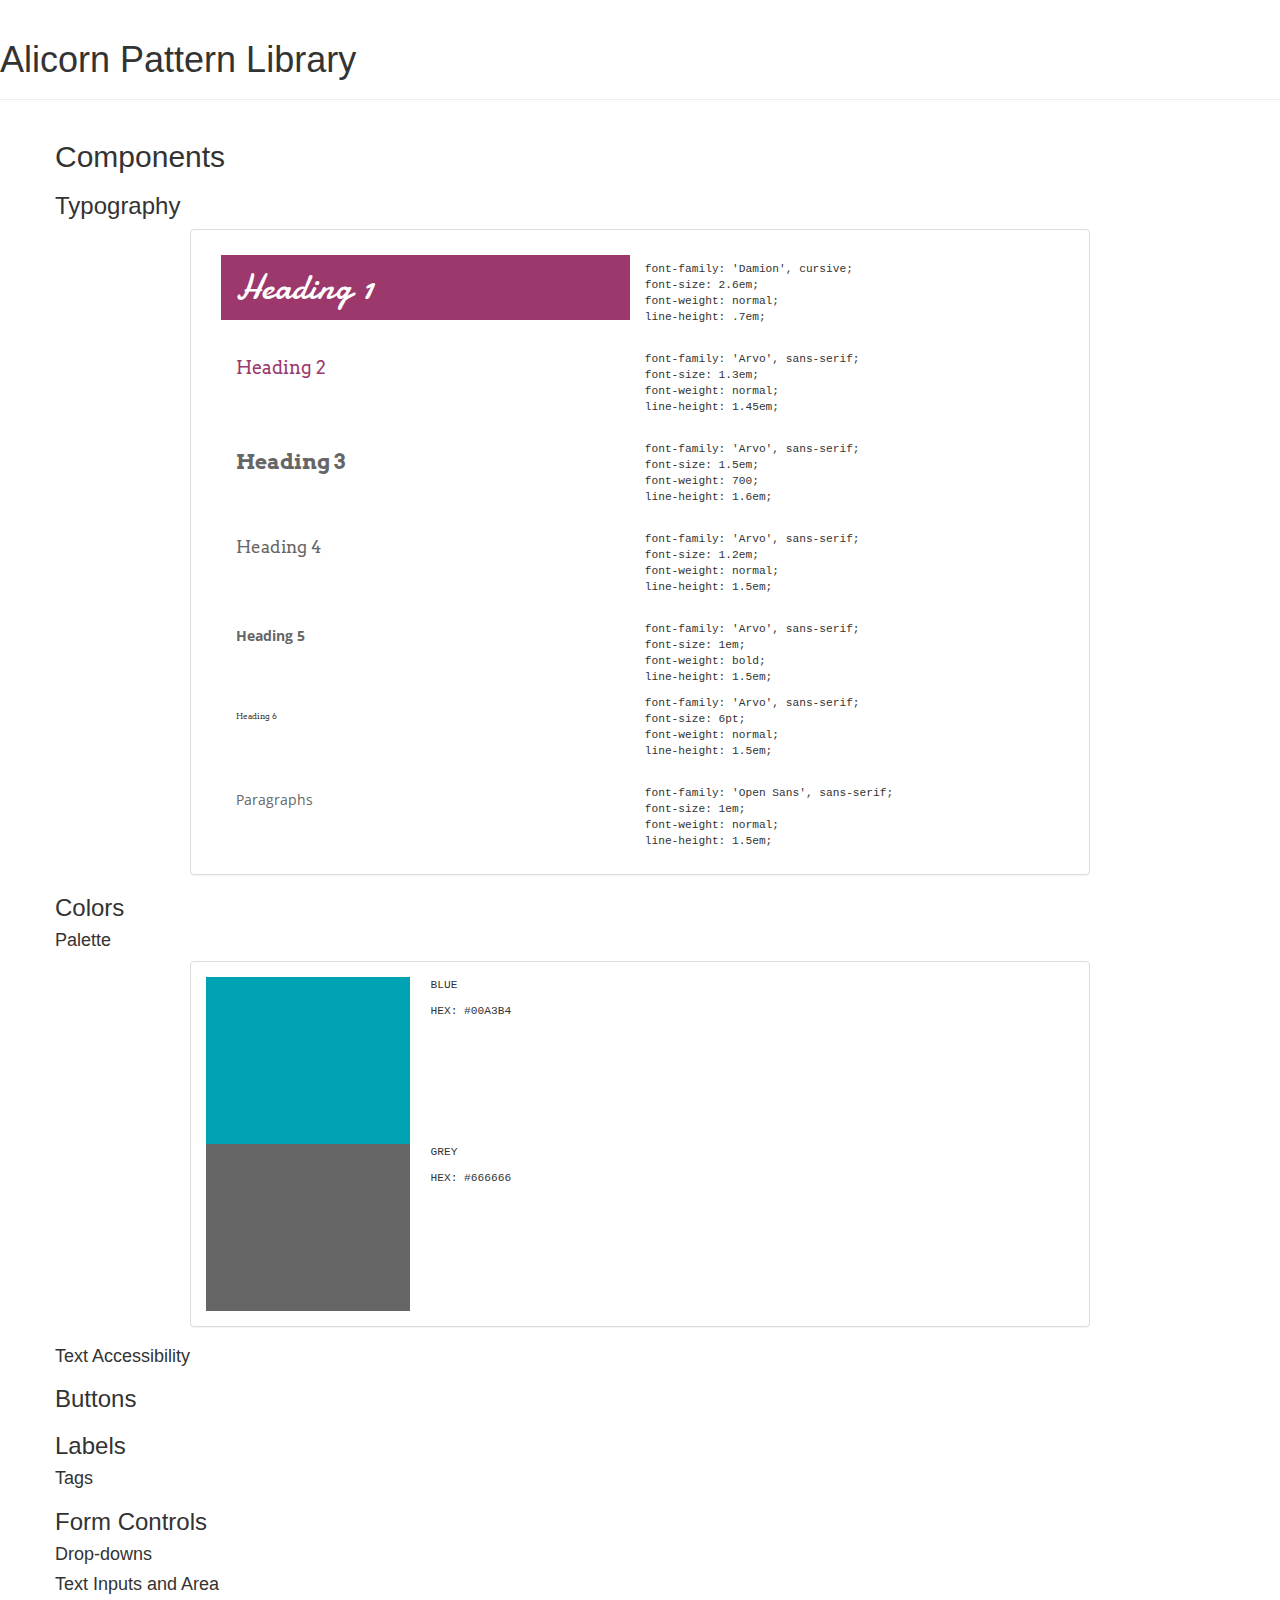
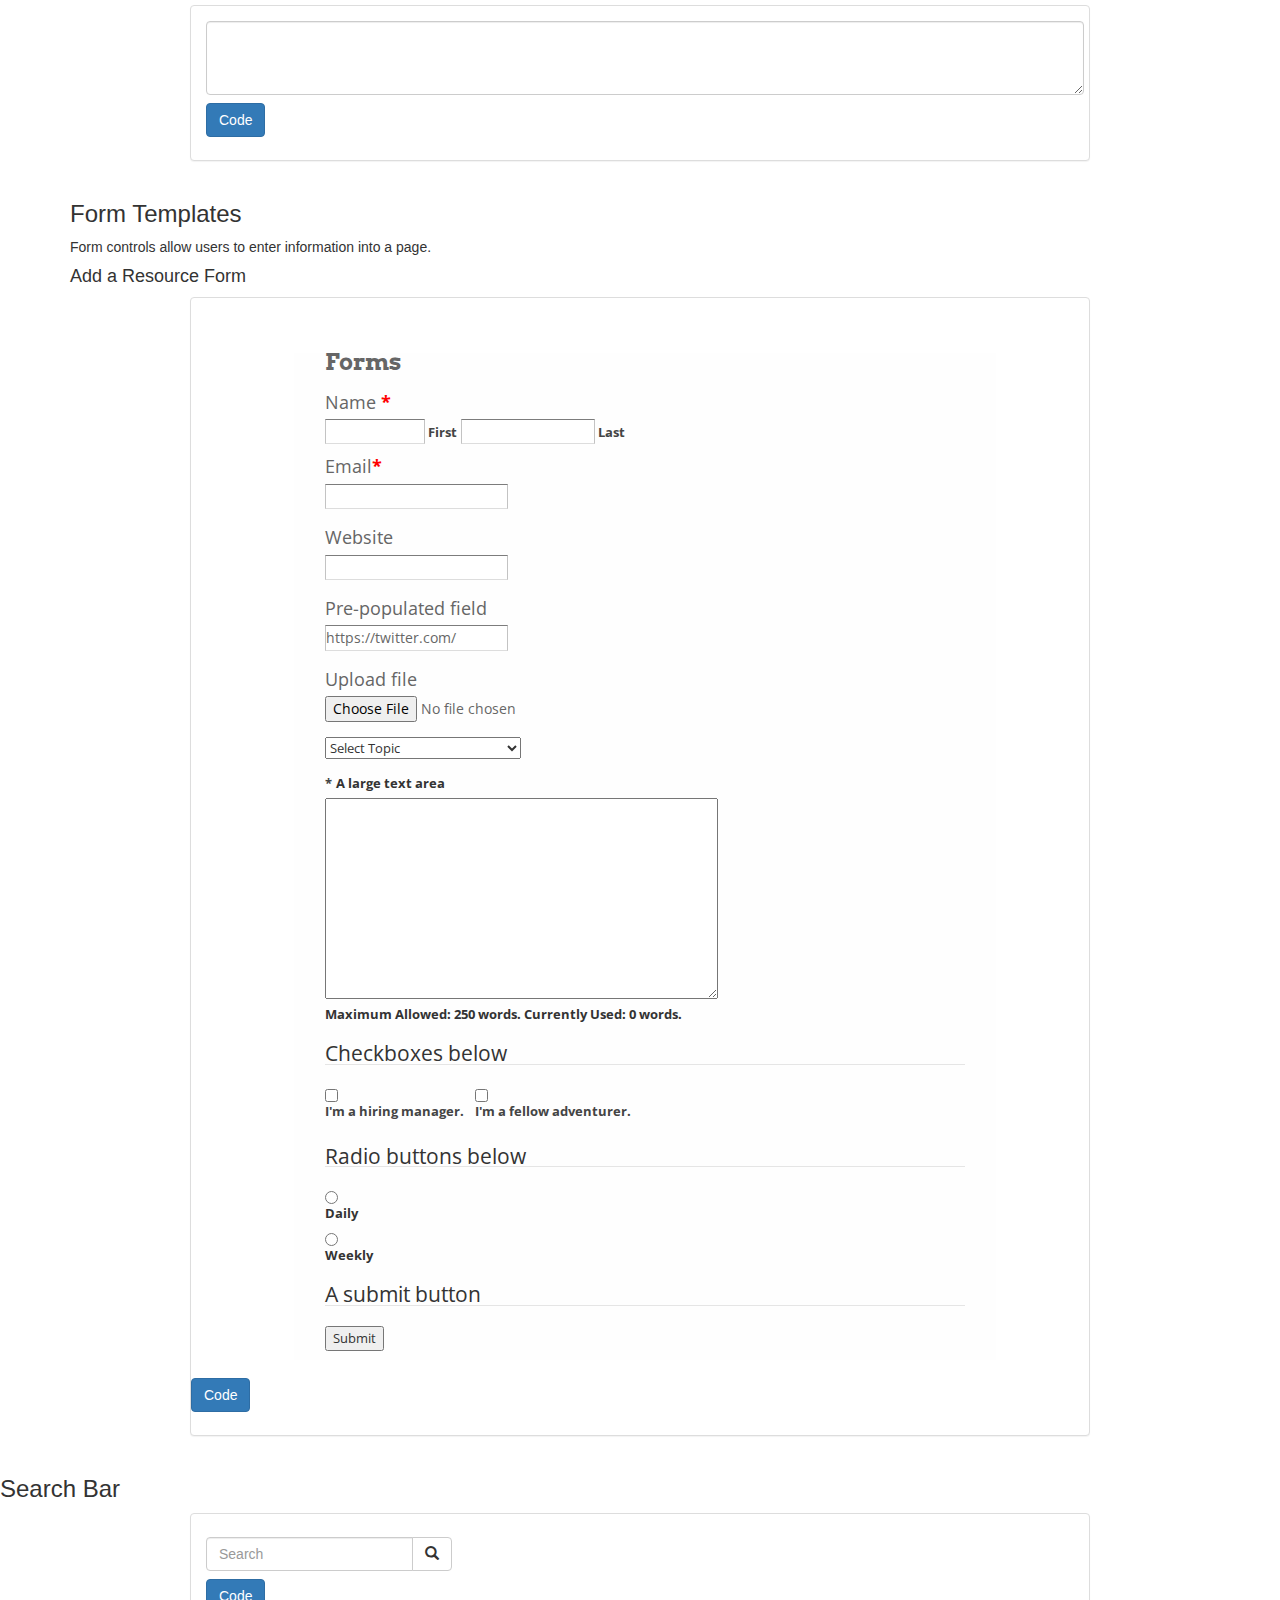
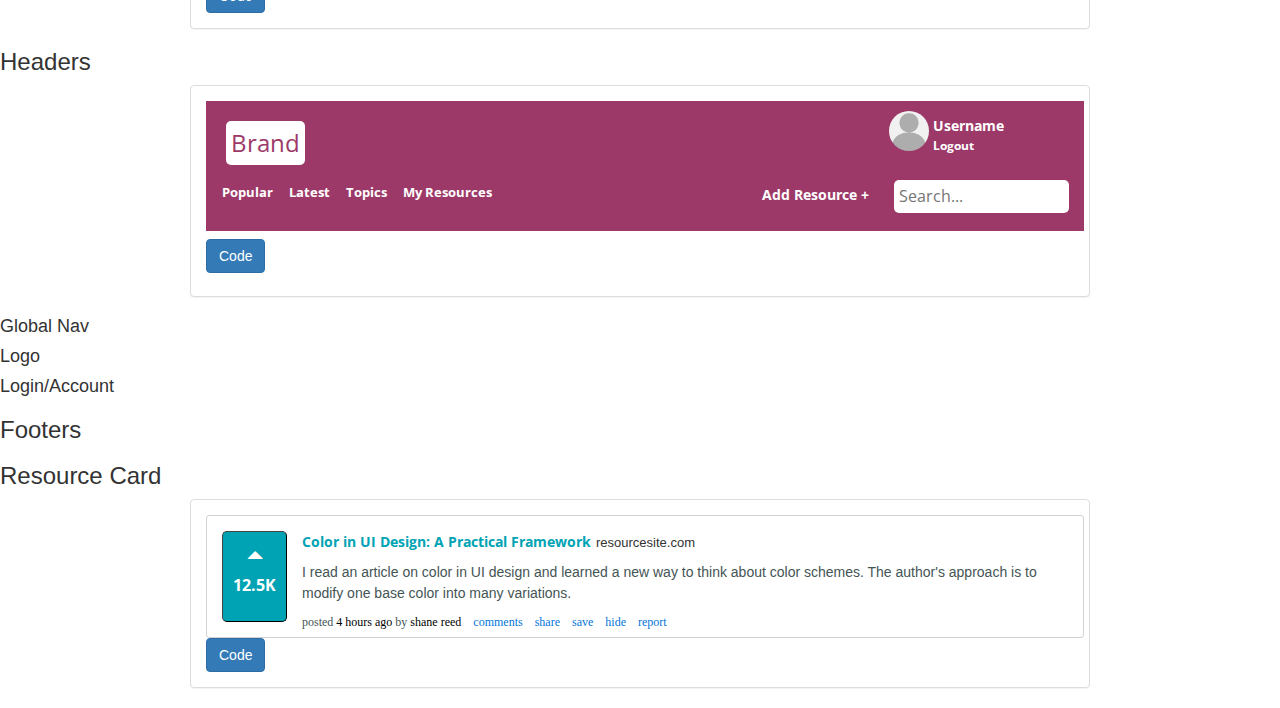
==== commit f3e62c22: "Added examples and updated CSS" ====
--- a/alicorn_pattern_library.html
+++ b/alicorn_pattern_library.html
@@ -1,18 +1,28 @@
 <!DOCTYPE html>
 <html>
 <head>
+
 <link rel="stylesheet" type="text/css" href="css/normalize.css">
-  <link rel="stylesheet" type="text/css" href="css/alicorn_styles.css">
-  <link rel="stylesheet" type="text/css" href="css/alicorn_pl.css"> 
-
-  <link href="https://fonts.googleapis.com/css?family=Arvo:400,400i,700|Lato:400,700|Montserrat:400,400i,500,600,700|Open+Sans:400,600|Roboto:400,500,700" rel="stylesheet">
-  <link href="https://fonts.googleapis.com/css?family=Damion" rel="stylesheet">
+<link rel="stylesheet" type="text/css" href="css/reset.css">
+  
+
+
+<link href="https://fonts.googleapis.com/css?family=Arvo:400,400i,700|Lato:400,700|Montserrat:400,400i,500,600,700|Open+Sans:400,600|Roboto:400,500,700" rel="stylesheet">
+
+<link href="https://fonts.googleapis.com/css?family=Damion" rel="stylesheet">
+
 <!-- Latest compiled and minified CSS -->
 <link rel="stylesheet" href="https://maxcdn.bootstrapcdn.com/bootstrap/3.3.7/css/bootstrap.min.css" integrity="sha384-BVYiiSIFeK1dGmJRAkycuHAHRg32OmUcww7on3RYdg4Va+PmSTsz/K68vbdEjh4u" crossorigin="anonymous">
 
+
+
+<link rel="stylesheet" type="text/css" href="css/alicorn_pl.css"> 
+
 <script src="https://ajax.googleapis.com/ajax/libs/jquery/3.2.0/jquery.min.js"></script>
 
+
 <link rel="stylesheet" href="js/styles/github-gist.css">
+
 <script src="js/highlight.pack.js"></script>
 <script>hljs.initHighlightingOnLoad();</script>
 
@@ -168,7 +178,7 @@
 
 						<div class="col-sm">
 							<p class="al-co">
-							<br>font-family: 'Arvo', sans-serif;
+							font-family: 'Arvo', sans-serif;
 							<br>font-size: 6pt;
 							<br>font-weight: normal;
 							<br>line-height: 1.5em;
@@ -246,36 +256,30 @@
 
 <h4>Drop-downs</h4>
 
+
+
+<h4>Text Inputs and Area</h4>
+
 <!-- # SECTION CONTAINER # -->
 
 <div class="panel panel-default container" style="width: 900px;">
 	<div class="panel-body container">
-		<div class="row">
+		<div class="row d-flex">
 			<div class="col-md-9">
 
-<!-- # DROPDOWN EXAMPLE ROW # -->
-
+<!-- # EXAMPLE ROW # -->
 				<div class="row">
 		  		<div class="col">
-		  		
-						<button class="btn btn-default dropdown-toggle" type="button" id="dropdownMenu1" data-toggle="dropdown" aria-haspopup="true" aria-expanded="true">
-    Dropdown
-					    <span class="caret"></span>
-					  </button>
-
-					  <ul class="dropdown-menu" aria-labelledby="dropdownMenu1">
-					    <li><a href="#">Action</a></li>
-					    <li><a href="#">Another action</a></li>
-					    <li><a href="#">Something else here</a></li>
-					    <li><a href="#">Separated link</a></li>
-					  </ul>
-
-					</div> <!-- /child column -->
+
+					<textarea class="form-control" rows="3"></textarea>
+
+        	</div> <!-- /child column -->
 				</div> <!-- /child row -->
 
-<!-- # /DROPDOWN EXAMPLE ROW # -->
-
-<!-- # DROPDOWN CODE SAMPLE ROW # -->
+<!-- # /EXAMPLE ROW # -->
+
+
+<!-- # CODE SAMPLE ROW # -->	
 
 						<div class="row d-flex">
 				  		<div class="col">
@@ -295,122 +299,220 @@
 					</div> <!-- /child column -->
 				</div> <!-- /child row -->
 
-<!-- # /DROPDOWN CODE SAMPLE ROW # -->	
+
+<!-- # /CODE SAMPLE ROW # -->	
 
 			</div> <!-- /parent column -->
 		</div> <!-- /parent row -->
 	</div> <!-- /panel body -->
 </div> <!-- /panel container -->
 
-
-<!-- /SECTION CONTAINER -->
-
-<h4>Text Inputs and Area</h4>
+<h3>Form Templates</h3>
+<p>Form controls allow users to enter information into a page.
+		  		</p>
+
+<h4>Add a Resource Form</h4>
 
 <!-- # SECTION CONTAINER # -->
+
+<div class="panel panel-default container" style="width: 900px;">
+	<div class="panel-body container">
+		
+		<div class="row">
+			<div class="col-md-9">
+
+<!-- # EXAMPLE ROW # -->
+
+				<div class="row">
+		  		<div class="col al-form-body">
+		  			<div id="al-form-container" class="ltr">
+							<form id="form5" name="form5" class="al-form al-wufoo topLabel page1" accept-charset="UTF-8" autocomplete="off" enctype="multipart/form-data" method="post" novalidate
+      action="https://centercentre.wufoo.com/forms/st77xzk1tf8yne/">
+  							<header id="header" class="info">
+									<p class="al-form-h2">
+									Forms
+									</p>
+								</header>	
+								<ul>
+									<li>
+										<label class="al-form-desc"> Name <span class="al-form-req">*</span>
+										</label>
+										<span>
+											<input id="Field1" name="Field1" type="text" class="al-form-field al-form-text" value="" size="8" required />
+											<label for="Field1">First</label>
+										</span>
+										<span>
+											<input id="Field2" name="Field2" type="text" class="al-form-field al-form-text" value="" size="14" required />
+											<label for="Field2">Last</label>
+										</span>
+									</li>
+									<li id="fo5li3">
+										<label class="al-form-desc" id="title3" for="Field3">
+											Email<span id="req_3" class="al-form-req">*</span>
+										</label>
+										<input id="Field3" name="Field3" type="email" spellcheck="false" class="al-form-field al-form-text medium" value="" maxlength="255"	required />
+									</li>
+									<li id="fo5li218">
+										<label class="al-form-desc" id="title218" for="Field218">
+											Website
+										</label>
+										<input id="Field218" name="Field218" type="url" class="al-form-field al-form-text medium" value="" maxlength="255" />
+									</li>
+									<li id="fo5li224">
+										<label class="al-form-desc" id="title224" for="Field224">
+											Pre-populated field
+										</label>
+										<input id="Field224" name="Field224" type="url" class="al-form-field al-form-text medium" value="https://twitter.com/" maxlength="255" />
+									</li>
+									<li id="fo5li222" 		 	 >
+											<label class="al-form-desc" id="title222" for="Field222">
+											Upload file</label>
+											<input id="Field222" name="Field222" type="file" class="al-form-field al-form-file" size="12" tabindex="7" required />
+									</li>
+									<li>
+										<select id="topic_list">
+											<option value="">Select Topic</option>
+									 		<option value="accessibility">Accessibility</option>
+											<option value="business">Business of UX</option>
+											<option value="communicating">Communicating Design</option>
+											<option value="content">Content Strategy</option>
+											<option value="copywriting">Copywriting</option>
+											<option value="critiquing">Critiquing</option>
+											<option value="data">Data Analytics</option>
+											<option value="process">Design Process</option>
+											<option value="studio">Design Studio</option>
+											<option value="social">Designing for Social</option>
+											<option value="">Development Methods</option>
+											<option value="development">Front-End Development</option>
+											<option value="fed">Functional Editing &amp; Curation</option>
+											<option value="IA">Information Architecture</option>
+											<option value="id">Information Design</option>
+											<option value="ixd">Interaction Design</option>
+											<option value="introUX">Intro to User Experience</option>
+											<option value="leadership">Leadership</option>
+											<option value="mobile">Mobile Design</option>
+											<option value="presetning">Presenting</option>
+											<option value="prototyping">Prototyping</option>
+											<option value="service">Service Design</option>
+											<option value="sketching">Sketching</option>
+											<option value="storyboarding">Storyboarding</option>
+											<option value="storytelling">Storytelling</option>
+											<option value="ux">User Experience</option>
+											<option value="research">User Research Practices</option>
+											<option value="scenarios">User Scenarios</option>
+											<option value="visual">Visual Design</option>
+									     </select>
+									</li>
+
+<li id="fo5li221">
+	<label class="desc" id="title221" for="Field221">
+		A large text area
+		<span id="req_221" class="req">*</span>
+		<div class="tooltip">
+			<span class="tooltiptext">Notifications tell you when another user upvotes or comments on a resource you’ve posted. <br>
+			<br>
+			View notifications in the notifications tab on the homepage. Notification settings for each post can be edited on the resource’s page; once there, find and click “edit” and uncheck “notifications”.</span>
+			<img src="http://flex.x10host.com/addingresource/Adding%20a%20Resource/img/tooltip.png" class="tooltip_icon">
+		</div>
+	</label>
+
+	<div>
+		<textarea id="Field221" name="Field221" class="field textarea medium" spellcheck="true"
+ rows="10" cols="50" required  ></textarea>
+
+				<label for="Field221">Maximum Allowed: <var id="rangeMaxMsg221">250</var> words. <em class="currently">Currently Used: <var id="rangeUsedMsg221">0</var> words.</em></label>
+			</div>
+			
+	
+	</li>
+
+
+<li id="fo9li1" 		class="     ">
+	<fieldset>
+	<legend id="title1" class="desc">Checkboxes below</legend>
+	<div><span class="subfield">
+		<input id="Field3" name="Field3" type="checkbox" class="field checkbox" value="I&#039;m a hiring manager." tabindex="4"  />
+		<label class="choice" for="Field3">
+			<span class="choice__text ">I'm a hiring manager.</span>
+			<span class="choice__qty"></span>
+		</label>
+	</span>
+	<span class="subfield">
+		<input id="Field4" name="Field4" type="checkbox" class="field checkbox" value="I&#039;m a fellow adventurer." tabindex="5"  />
+		<label class="choice" for="Field4">
+			<span class="choice__text ">I'm a fellow adventurer.</span>
+			<span class="choice__qty"></span>
+		</label>
+	</span>
+	</div>
+	</fieldset>
+	</li>
+	<li>
+	<fieldset>
+	<legend id="title1" class="desc">Radio buttons below</legend>
+		<input name="Field40" type="radio" class="radio" value="daily" />
+		<label class="choice" for="Field40">Daily</label>
+		<input name="Field40" type="radio" class="radio" value="weekly" />
+		<label class="choice" for="Field40">Weekly</label>
+	</fieldset>
+		
+	</li>
+
+	<li class="buttons ">
+	<legend id="title1" class="desc">A submit button</legend>
+		<input id="saveForm" name="saveForm" class="btTxt submit"type="submit" value="Submit" />
+	</li>
+
+	</ul>
+</form>
+ 
+
+
+
+					</div> <!-- /child column -->
+				</div> <!-- /child row -->
+
+<!-- # /EXAMPLE ROW # -->
+
+<!-- # CODE SAMPLE ROW # -->
+
+				<div class="row d-flex">
+				  <div class="col">
+						<button class="btn btn-primary" style="margin: 8px 0 8px 0;" type="button" data-toggle="collapse" data-target="" aria-expanded="false" aria-controls="">
+					    Code
+					  </button>
+						<div class="collapse" id="">
+							<div class="codeSample">
+	  						<pre class="pre-scrollable">
+		  						<code class="html">
+									</code>
+								</pre>
+							</div> <!--/code sample-->
+						</div> <!-- /collapse -->
+					</div> <!-- /code child column-->
+				</div> <!-- /code child row -->
+
+			</div> <!-- /child column -->
+		</div> <!-- /child row -->
+
+<!-- # /CODE SAMPLE ROW # -->	
+
+			</div> <!-- /parent column -->
+			</div> <!-- /parent row -->
+	</div> <!-- /panel body -->
+</div> <!-- /panel container -->
+
+
+<h3>Search Bar</h3>
+
+
+<!-- # SECTION CONTAINER # -->	
+
 <div class="panel panel-default container" style="width: 900px;">
 	<div class="panel-body container">
 		<div class="row d-flex">
 			<div class="col-md-9">
 
-<!-- # EXAMPLE ROW # -->
-				<div class="row">
-		  		<div class="col">
-
-					<textarea class="form-control" rows="3"></textarea>
-
-        	</div> <!-- /child column -->
-				</div> <!-- /child row -->
-
-<!-- # /EXAMPLE ROW # -->
-
-
-<!-- # CODE SAMPLE ROW # -->	
-
-						<div class="row d-flex">
-				  		<div class="col">
-								<button class="btn btn-primary" style="margin: 8px 0 8px 0;" type="button" data-toggle="collapse" data-target="#dropdownCode" aria-expanded="false" aria-controls="">
-							    Code
-							  </button>
-								<div class="collapse" id="dropdownCode">
-									<div class="codeSample">
-			  						<pre class="pre-scrollable">
-				  						<code class="html">
-											</code>
-										</pre>
-									</div> <!--/code sample-->
-								</div> <!-- /collapse -->
-							</div> <!-- /code child column-->
-						</div> <!-- /code child row -->
-					</div> <!-- /child column -->
-				</div> <!-- /child row -->
-
-
-<!-- # /CODE SAMPLE ROW # -->	
-
-			</div> <!-- /parent column -->
-		</div> <!-- /parent row -->
-	</div> <!-- /panel body -->
-</div> <!-- /panel container -->
-
-<h3>Form Templates</h3>
-
-<h4>Add a Resource Form</h4>
-
-<!-- # SECTION CONTAINER # -->
-
-<div class="panel panel-default container" style="width: 900px;">
-	<div class="panel-body container">
-		<div class="row">
-			<div class="col-md-9">
-
-<!-- # EXAMPLE ROW # -->
-
-				<div class="row">
-		  		<div class="col">
-
-</div> <!-- /child column -->
-				</div> <!-- /child row -->
-
-<!-- # /EXAMPLE ROW # -->
-
-<!-- # CODE SAMPLE ROW # -->
-
-						<div class="row d-flex">
-				  		<div class="col">
-								<button class="btn btn-primary" style="margin: 8px 0 8px 0;" type="button" data-toggle="collapse" data-target="#dropdownCode" aria-expanded="false" aria-controls="">
-							    Code
-							  </button>
-								<div class="collapse" id="dropdownCode">
-									<div class="codeSample">
-			  						<pre class="pre-scrollable">
-				  						<code class="html">
-											</code>
-										</pre>
-									</div> <!--/code sample-->
-								</div> <!-- /collapse -->
-							</div> <!-- /code child column-->
-						</div> <!-- /code child row -->
-					</div> <!-- /child column -->
-				</div> <!-- /child row -->
-
-<!-- # /DROPDOWN CODE SAMPLE ROW # -->	
-
-			</div> <!-- /parent column -->
-		</div> <!-- /parent row -->
-	</div> <!-- /panel body -->
-</div> <!-- /panel container -->
-
-
-<h3>Search Bar</h3>
-
-
-<!-- # SECTION CONTAINER # -->	
-
-<div class="panel panel-default container" style="width: 900px;">
-  <div class="panel-body container">
-		<div class="row d-flex">
-			<div class="col-md-9">
 
 <!-- # EXAMPLE ROW # -->	
 
@@ -465,13 +567,107 @@
 
 <!-- # /CODE SAMPLE ROW # -->	
 
-</div> <!-- parent col -->
-</div> <!-- parent row -->
-</div> <!-- panel body -->
-
+			</div> <!-- parent col -->
+		</div> <!-- parent row -->
+	</div> <!-- panel body -->
 </div> <!-- panel container -->
 
 <h3>Headers</h3>
+<!-- # SECTION CONTAINER # -->
+
+<div class="panel panel-default container" style="width: 900px;">
+	<div class="panel-body container">
+
+		<div class="row">
+			<div class="col-md-9">
+
+<!-- # EXAMPLE ROW # -->
+
+				<div class="row al-head-col">
+		  		<div class="col">
+
+						<nav class="al-top_nav clearfix">
+							<p class="al-header-h1">Brand</p>
+							<div class="al-profile_info">
+								<a href="#" class="al-img">
+									<img src="img/profile_image.png" class="al-img">
+								</a>
+								<a href="#" class="al-a al-user">Username</a>
+								<a href="#" class="al-a al-logout">Logout</a>
+							</div>
+							<br>
+							<ul>
+								<li><a href="#" class="al-a">Popular</a></li>
+								<li><a href="#" class="al-a">Latest</a></li>
+								<li><a href="#" class="al-a">Topics</a></li>
+								<li><a href="#" class="al-a">My Resources</a></li>
+							</ul>
+							<form>
+						  	<input type="text" name="search" placeholder="Search..." class="al-input">
+						  </form>
+							<a href="#" class="al-add_resource al-a">Add Resource +</a>	
+						</nav>
+	
+					</div> <!-- /child column -->
+				</div> <!-- /child row -->
+
+<!-- # /EXAMPLE ROW # -->
+
+<!-- # CODE SAMPLE ROW # -->
+
+				<div class="row d-flex">
+		  		<div class="col">
+						<button class="btn btn-primary" style="margin: 8px 0 8px 0;" type="button" data-toggle="collapse" data-target="#headerCode" aria-expanded="false" aria-controls="">
+					    Code
+					  </button>
+						<div class="collapse" id="headerCode">
+							<div class="codeSample">
+	  						<pre class="pre-scrollable">
+		  						<code class="html">
+&lt;nav class="top_nav clearfix"&gt;
+	&lt;h1&gt;Brand&lt;/h1&gt;
+	&lt;div class="profile_info"&gt;
+		&lt;a href="#"&gt;
+			&lt;img src="img/profile_image.png"&gt;
+		&lt;/a&gt;
+		&lt;a href="#" class="user"&gt;Username&lt;/a&gt;
+		&lt;a href="#" class="logout"&gt;Logout&lt;/a&gt;
+	&lt;/div&gt;
+&lt;br&gt;
+	&lt;ul&gt;
+		&lt;li&gt;&lt;a href="#"&gt; Popular&lt;/a&gt;&lt;/li&gt;
+		&lt;li&gt;&lt;a href="#"&gt;Latest&lt;/a&gt;&lt;/li&gt;
+		&lt;li&gt;&lt;a href="#"&gt;Topics&lt;/a&gt;&lt;/li&gt;
+		&lt;li&gt;&lt;a href="#"&gt;My Resources&lt;/a>&lt;/li&gt;
+	&lt;/ul&gt;
+	
+	&lt;form&gt;
+  		&lt;input type="text" name="search" placeholder="Search..."&gt;
+    &lt;/form&gt;   
+		&lt;a href="#" class="add_resource"&gt;Add Resource +&lt;/a&gt;	
+&lt;/nav&gt;
+									</code>
+								</pre>
+
+							</div> <!--/code sample-->
+						</div> <!-- /collapse -->
+
+					</div> <!-- /code child column-->
+				</div> <!-- /code child row -->
+
+<!-- # /CODE SAMPLE ROW # -->	
+
+			</div> <!-- /parent column -->
+		</div> <!-- /parent row -->
+
+	</div> <!-- /panel body -->
+</div> <!-- /panel container -->
+
+
+
+<!-- /SECTION CONTAINER -->
+
+
 <h4>Global Nav</h4>
 <h4>Logo</h4>
 <h4>Login/Account</h4>
@@ -483,6 +679,7 @@
 
 <div class="panel panel-default container" style="width: 900px;">
   <div class="panel-body container">
+
 		<div class="row d-flex">
 			<div class="col-md-9">
 
@@ -527,37 +724,44 @@
 <!-- # CODE SAMPLE ROW # -->	
 					<div class="row d-flex">
 		  		<div class="col">
+
 					  <button class="btn btn-primary" type="button" data-toggle="collapse" data-target="#resourceCardCode" aria-expanded="false" aria-controls="">
 				    Code
-				  </button>
-
-<div class="collapse" id="resourceCardCode">
-	<div class="codeSample">
-  		<pre class="pre-scrollable"><code class="html">
-
-&lt;form class="navbar-form search-field" role="search" method="get" action="search_results.html"&gt;
-	&lt;div class="input-group"&gt;
- 		&lt;input type="text" class="form-control" placeholder="Search" name="srch-term" id="srch-term"&gt;
-  	&lt;div class="input-group-btn"&gt;
-    	&lt;button type="submit" class="btn btn-default"&gt;
-      		&lt;i class="glyphicon glyphicon-search"&gt; &lt;/i&gt;
-   		&lt;/button&gt;
- 	&lt;/div&gt; 
-	&lt;/div&gt; 
-&lt;/form&gt;
-
-  		</code></pre>
-</div> <!--code sample-->
-</div> <!--collapse-->
-
-	</div> <!--col-->
-	</div> <!-- row -->
+				  	</button>
+
+						<div class="collapse" id="resourceCardCode">
+							<div class="codeSample">
+						  		<pre class="pre-scrollable">
+						  			<code class="html">
+
+						&lt;form class="navbar-form search-field" role="search" method="get" action="search_results.html"&gt;
+							&lt;div class="input-group"&gt;
+						 		&lt;input type="text" class="form-control" placeholder="Search" name="srch-term" id="srch-term"&gt;
+						  	&lt;div class="input-group-btn"&gt;
+						    	&lt;button type="submit" class="btn btn-default"&gt;
+						      		&lt;i class="glyphicon glyphicon-search"&gt; &lt;/i&gt;
+						   		&lt;/button&gt;
+						 	&lt;/div&gt; 
+							&lt;/div&gt; 
+						&lt;/form&gt;
+
+						  			</code>
+						  		</pre>
+								</div> <!--code sample-->
+							</div> <!--collapse-->
+
+						</div> <!-- /code column-->
+					</div> <!-- /code row -->
 
 <!-- # /CODE SAMPLE ROW # -->	
 
-</div> <!-- col -->
-</div> <!-- row -->
-
+			</div> <!-- /child column -->
+		</div> <!-- /child row -->
+	</div> <!-- /panel body -->
+</div> <!-- /panel container -->
+
+</div> <!-- /wrapper column -->
+		</div> <!-- /wrapper row -->
 </div> <!-- wrapper -->
 </body>
 </html>--- a/css/alicorn_pl.css
+++ b/css/alicorn_pl.css
@@ -1,3 +1,5 @@
+
+
 .al-h1	{
 	font-family: 'Damion', cursive;
 	font-size: 2.6em;
@@ -97,4 +99,407 @@
 }
 
 	.al-color-grey {
-  		background-color: #666666; }+  		background-color: #666666; 
+  	}
+
+
+
+/*  # HEADER # */
+
+.al-head-col {
+	height: 100%;
+  	box-sizing: border-box;
+  	font-family: 'Open Sans', sans-serif;
+}
+.al-top_nav, 
+.al-top_nav:before,
+.al-top_nav:after {
+  box-sizing: inherit;
+
+}
+
+
+
+.al-header-h1 {
+	background-color: white;
+	color: #9D3968;
+	font-size: 24px;
+	display: inline-block;
+	padding: 5px;
+	margin: 10px;
+	border-radius: 5px;
+}
+
+.al-top_nav {
+	background-color: #9D3968;
+	padding: 1rem;
+
+}
+
+.al-top_nav ul {
+	float: left;
+	display: inline-block;
+}
+
+.al-top_nav li {
+	font-size: .9em;
+	line-height: 24px;
+	display: inline-block;
+	padding: .2rem;
+	margin: .4rem;
+}
+
+.al-add_resource {
+	float: right;
+	margin: 0 20px;
+	display: inline;
+	line-height: 40px; 
+}
+
+.al-a {
+	color: white;
+	text-decoration: none;
+	font-weight: 700;
+}
+
+.al-a:hover {
+	font-size: 16px; 
+	border-bottom: 2px solid white !important;
+	color: white;
+	text-decoration: none;
+}
+
+.al-a:active {
+	font-size: 16px;
+	border-bottom: 2px solid white;
+	color: white;
+	text-decoration: none;
+}
+
+.al-profile_info {
+	float: right;
+	position: relative;
+	right: 100px;
+	
+}
+
+.al-img {
+	width: 40px;
+	border-radius: 50%;
+	
+}
+
+.al-user {
+	position: absolute;
+	top: 5px;
+	
+}
+
+.al-logout {
+
+	font-size: 12px;
+	position: relative;
+	top: 15px;
+}
+
+.al-input[type=text] {
+    width: 175px;
+    box-sizing: border-box;
+    border: none;
+    border-radius: 5px;
+    font-size: 16px;
+    background-color: white;
+    background-image: url('searchicon.png');
+    background-position: 10px 10px; 
+    background-repeat: no-repeat;
+    margin: 5px;
+    padding: 5px;
+    float: right;
+}
+
+footer {
+  position: absolute;
+  right: 0;
+  bottom: 0;
+  left: 0;
+  padding: 1rem;
+  background-color: #9D3968;
+  text-align: center;
+  font-weight: 700;
+}
+
+footer li {
+	font-size: .9em;
+	display: inline-block;
+	padding: .1rem;
+}
+
+.al-copyright {
+	color: white;
+	font-size: 12px;
+	margin: 10px 5px 0;
+}
+
+.clearfix:after {
+  content: "";
+  display: table;
+  clear: both;
+}
+
+
+/* # FORMS # */
+
+.al-form-body {
+	background-color: #fefefe;
+    margin: 0 auto;
+    margin-top: 40px;
+    padding: 0;
+    width: 80%;
+    font-family: 'Open Sans', sans-serif;
+    font-size: small;
+    line-height: 1.5em;
+}
+
+.al-form-h2 {
+
+	font-size: 180%;
+    font-family: 'arvo';
+    font-style: normal;
+    font-weight: 700;
+    color: #666666;
+}
+
+#al-form-container {
+  margin: 0 auto;
+  width: 640px; 
+}
+
+label.al-form-desc, legend.al-form-desc {
+    line-height: 150%;
+    margin: 0;
+    padding: 0 0 3px 0;
+    border: none;
+    display: block;
+    white-space: normal;
+    width: 100%;
+}
+
+.al-wufoo label.al-form-desc, .al-wufoo legend.al-form-desc {
+    font-size: 140%;
+    font-family: 'open sans';
+    font-style: normal;
+    font-weight: 400;
+    color: #666666;
+}
+
+.al-form li {
+    margin: 0;
+    padding: 6px 0 9px 0;
+    clear: both;
+    background-color: transparent;
+    position: relative;
+    -webkit-transition: background-color 350ms ease-out;
+    -moz-transition: background-color 350ms ease-out;
+    -o-transition: background-color 350ms ease-out;
+    transition: background-color 350ms ease-out;
+}
+
+.al-form span.al-form-req {
+    display: inline;
+    float: none;
+    color: red !important;
+    font-weight: bold;
+    margin: 0;
+    padding: 0;
+}
+
+.al-form li span {
+    margin: 0 .3em 0 0;
+    padding: 0;
+    float: left;
+    color: #444;
+}
+
+#form5 input#Field1, #form7 input#Field2, #form10 input#Field14 {
+    width: 100px;
+}
+.al-wufoo input.al-form-text, .al-wufoo textarea.al-form-textarea, .al-wufoo input.al-form-file, .al-wufoo select.al-form-select {
+    font-style: normal;
+    font-weight: 400;
+    color: #666666;
+    font-size: 110%;
+}
+input.al-form-text, input.al-form-search, textarea.al-form-textarea {
+    border-top: 1px solid #7c7c7c;
+    border-left: 1px solid #c3c3c3;
+    border-right: 1px solid #c3c3c3;
+    border-bottom: 1px solid #ddd;
+    background: #fff url(/images/fieldbg.gif) repeat-x top;
+    padding: 2px 0;
+}
+/* ## ADD A RESOURCE ##  */
+
+
+
+
+
+
+
+
+/* # CARD # */
+
+
+/*.card{
+  margin-left: 20px;
+
+}*/
+
+
+.card-block {
+  border-width: 1px;
+  border-style: solid;
+  padding: 15px;
+  border-color: lightgrey;
+  border-radius: 3px;
+  display: flex;
+  align-items: stretch;
+}
+
+.vote-column {
+  /*margin: -9px 0 0 0;*/
+  /*padding: 0 0 10 0;*/
+  text-decoration: none;
+  display:flex;
+  flex-direction: column;
+  flex-shrink: 1;
+  margin-right: 15px;
+
+/*  justify-content: space-between;
+*/  /*align-items: flex-start;*/
+}
+
+
+.btn-ali {
+  color: #FFFFFF; 
+  background-color: #00A3B4;
+  font-size: 16px;
+  font-family: 'Arvo', sans serif;
+  line-height: 1.8;
+  width: 65px;
+  height: 100%;
+  border-color: #444444; 
+  border-width: 1px;
+  border-radius: 5px;
+  box-shadow: none;
+
+}
+
+.btn-ali-alt {
+  color: #000000; 
+  background-color: #e3e3e3; 
+  font-size: 16px;
+  font-family: 'Arvo', sans serif;
+  line-height: 1.8;
+  width: 65px;
+  height: 100%;
+  border-color: #444444; 
+  border-width: 1px;
+  border-radius: 5px;
+  box-shadow: none;
+}
+
+
+.glyphicon-triangle-top {
+  color: white; 
+}
+
+.glyph-alt {
+  color: #00A3B4; 
+}
+
+
+.vote-count {
+  font-family: 'Open Sans', sans serif;
+  /*display: block;*/
+  font-size: 1em;
+  color: #white;
+  font-weight: bold;
+}
+
+
+.card-content {
+
+  display: flex;
+  flex-direction: column;
+}
+
+.title-row {
+  display: flex;
+  align-items: flex-end;
+}
+.url-label {
+  font-family: ;
+  font-size: 13px;
+  padding-left: 5px;
+}
+
+.card-title {
+
+  font-family: 'Open Sans', sans serif;
+  /*display: block;*/
+  font-size: 1em;
+  color: #00a3b4;
+  font-weight: bold;
+  line-height: 1.5em;
+  margin: 0 0 10px 0;
+}
+
+.card-title a {
+
+  color: #00a3b4;
+  text-decoration: none;
+}
+
+
+p.card-text {
+  line-height: 1.5;
+  font-size: 14px;
+  color: #445555;
+  margin: 0 0 10px 0;
+}
+
+.bottom-row {
+  display: flex;
+  justify-content: flex-start;
+  align-items: flex-end;
+  
+}
+.card-subtitle {
+  font-family: 'Verdana', sans serif;
+  margin: 0 0 -10px 0;
+  font-size: 12px;
+  color: #445555;
+  padding: 0 12px 0 0;
+}
+.card-subtitle a {
+
+  color: black;
+  
+}
+
+/*.card-links-row {
+
+  display: flex;
+  justify-content: flex-start;
+}*/
+.card-link {
+  color:#0275d8;
+  text-decoration: none;
+  margin: 0 0 -10px 0;
+  padding: 0 12px 0 0;
+  font-size: 12px;
+  font-family: 'Verdana', sans serif;
+  /*margin-left: 15px;*/
+
+}
+
